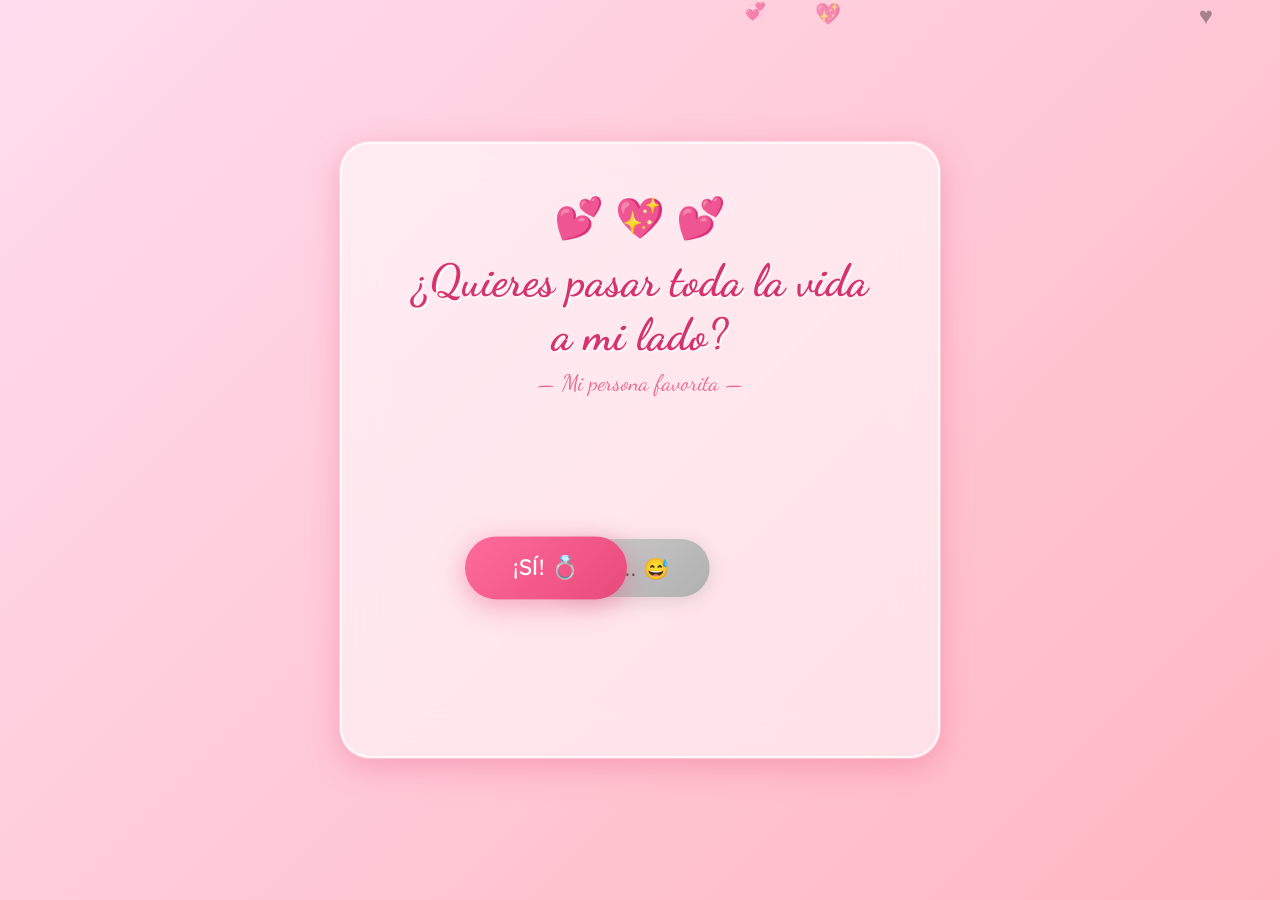
==== index.html @ 9b691655 "e" ====
<!DOCTYPE html>
<html lang="es">
<head>
    <meta charset="UTF-8">
    <meta name="viewport" content="width=device-width, initial-scale=1.0">
    <title>Para el amor de mi vida 💖</title>
    <link href="https://fonts.googleapis.com/css2?family=Dancing+Script:wght@400;600;700&family=Quicksand:wght@300;400;500;600;700&display=swap" rel="stylesheet">
    <style>
        :root {
            --pink-light: #ffe0ec;
            --pink: #ff6b9d;
            --pink-dark: #e84a7a;
            --red: #ff3860;
            --white: #fff5f7;
            --shadow: 0 8px 32px rgba(255, 107, 157, 0.25);
            --shadow-dark: 0 8px 32px rgba(232, 74, 122, 0.35);
        }

        * {
            margin: 0;
            padding: 0;
            box-sizing: border-box;
        }

        body {
            min-height: 100vh;
            display: flex;
            align-items: center;
            justify-content: center;
            background: linear-gradient(135deg, #ffddee 0%, #ffb6c1 25%, #ff9aae 50%, #fec5e5 75%, #ffd1dc 100%);
            background-size: 400% 400%;
            animation: gradientShift 15s ease infinite;
            font-family: 'Quicksand', sans-serif;
            overflow-x: hidden;
            position: relative;
            -webkit-tap-highlight-color: transparent;
            user-select: none;
            -webkit-user-select: none;
        }

        @keyframes gradientShift {
            0%,
            100% {
                background-position: 0% 50%;
            }
            25% {
                background-position: 100% 0%;
            }
            50% {
                background-position: 100% 100%;
            }
            75% {
                background-position: 0% 100%;
            }
        }

        /* Corazones flotantes de fondo */
        .bg-hearts {
            position: fixed;
            top: 0;
            left: 0;
            width: 100%;
            height: 100%;
            pointer-events: none;
            z-index: 0;
        }

        .bg-heart {
            position: absolute;
            animation: floatUp linear infinite;
            opacity: 0.5;
            font-size: 1.5rem;
            pointer-events: none;
        }

        @keyframes floatUp {
            0% {
                transform: translateY(105vh) rotate(0deg) scale(0.5);
                opacity: 0;
            }
            10% {
                opacity: 0.6;
            }
            30% {
                opacity: 0.5;
            }
            60% {
                opacity: 0.3;
            }
            90% {
                opacity: 0.1;
            }
            100% {
                transform: translateY(-10vh) rotate(360deg) scale(1.2);
                opacity: 0;
            }
        }

        /* Contenedor principal */
        .main-container {
            position: relative;
            z-index: 10;
            background: rgba(255, 255, 255, 0.55);
            backdrop-filter: blur(20px);
            -webkit-backdrop-filter: blur(20px);
            border-radius: 30px;
            padding: 3rem 2.5rem;
            max-width: 600px;
            width: 90%;
            text-align: center;
            box-shadow: var(--shadow-dark), 0 0 0 1px rgba(255, 255, 255, 0.6);
            border: 2px solid rgba(255, 255, 255, 0.7);
        }

        /* Título */
        .title {
            font-family: 'Dancing Script', cursive;
            font-size: 2.8rem;
            font-weight: 700;
            color: #d6336c;
            margin-bottom: 0.4rem;
            line-height: 1.2;
            text-shadow: 2px 2px 0 rgba(255, 255, 255, 0.7);
            animation: gentlePulse 3s ease-in-out infinite;
        }

        @keyframes gentlePulse {
            0%,
            100% {
                transform: scale(1);
            }
            50% {
                transform: scale(1.03);
            }
        }

        .subtitle {
            font-family: 'Dancing Script', cursive;
            font-size: 1.4rem;
            color: #e85382;
            margin-bottom: 2rem;
            font-weight: 400;
            opacity: 0.85;
        }

        .hearts-deco {
            font-size: 2.5rem;
            margin-bottom: 0.8rem;
            animation: bounceHearts 2s ease-in-out infinite;
        }

        @keyframes bounceHearts {
            0%,
            100% {
                transform: translateY(0);
            }
            50% {
                transform: translateY(-15px);
            }
        }

        /* Área de botones */
        .buttons-wrapper {
            position: relative;
            width: 100%;
            height: 280px;
            margin: 0 auto;
            max-width: 500px;
        }

        .btn {
            position: absolute;
            padding: 1rem 2.5rem;
            font-size: 1.3rem;
            font-weight: 600;
            border-radius: 60px;
            border: none;
            cursor: pointer;
            font-family: 'Quicksand', sans-serif;
            letter-spacing: 0.5px;
            transition: transform 0.2s ease, box-shadow 0.2s ease;
            outline: none;
            white-space: nowrap;
            z-index: 1;
        }

        .btn:active {
            transform: scale(0.94) !important;
        }

        /* Botón SÍ */
        .btn-yes {
            background: linear-gradient(135deg, #ff6b9d 0%, #e84a7a 100%);
            color: white;
            box-shadow: 0 6px 28px rgba(232, 74, 122, 0.45);
            left: 15%;
            top: 50%;
            transform: translate(0, -50%);
            font-size: 1.4rem;
            padding: 1.1rem 3rem;
            animation: yesGlow 2.5s ease-in-out infinite;
            z-index: 2;
        }

        .btn-yes:hover {
            transform: translate(0, -50%) scale(1.08);
            box-shadow: 0 10px 40px rgba(232, 74, 122, 0.6);
            background: linear-gradient(135deg, #ff80b0 0%, #f05085 100%);
        }

        @keyframes yesGlow {
            0%,
            100% {
                box-shadow: 0 6px 28px rgba(232, 74, 122, 0.45);
            }
            50% {
                box-shadow: 0 6px 45px rgba(255, 56, 96, 0.7), 0 0 60px rgba(255, 107, 157, 0.35);
            }
        }

        /* Botón NO */
        .btn-no {
            background: linear-gradient(135deg, #d0d0d0 0%, #b0b0b0 100%);
            color: #555;
            box-shadow: 0 4px 20px rgba(0, 0, 0, 0.12);
            left: 48%;
            top: 50%;
            transform: translate(0, -50%);
            transition: left 0.18s cubic-bezier(0.25, 0.8, 0.25, 1.2),
                top 0.18s cubic-bezier(0.25, 0.8, 0.25, 1.2),
                transform 0.18s cubic-bezier(0.25, 0.8, 0.25, 1.2),
                box-shadow 0.2s ease,
                background 0.3s ease;
            z-index: 1;
        }

        .btn-no:hover {
            background: linear-gradient(135deg, #e0e0e0 0%, #c0c0c0 100%);
            box-shadow: 0 6px 24px rgba(0, 0, 0, 0.18);
        }

        /* Mensaje de intentos */
        .attempts-msg {
            position: absolute;
            bottom: 10px;
            left: 50%;
            transform: translateX(-50%);
            font-size: 0.95rem;
            color: #c94a6e;
            font-weight: 500;
            opacity: 0;
            transition: opacity 0.4s ease;
            text-align: center;
            width: 90%;
            pointer-events: none;
        }

        .attempts-msg.visible {
            opacity: 1;
            animation: shakeMsg 0.5s ease;
        }

        @keyframes shakeMsg {
            0%,
            100% {
                transform: translateX(-50%);
            }
            25% {
                transform: translateX(calc(-50% - 5px));
            }
            75% {
                transform: translateX(calc(-50% + 5px));
            }
        }

        /* Overlay de éxito */
        .overlay {
            position: fixed;
            top: 0;
            left: 0;
            width: 100%;
            height: 100%;
            background: rgba(0, 0, 0, 0.7);
            z-index: 1000;
            display: flex;
            align-items: center;
            justify-content: center;
            opacity: 0;
            pointer-events: none;
            transition: opacity 0.5s ease;
        }

        .overlay.active {
            opacity: 1;
            pointer-events: all;
        }

        .overlay-content {
            background: white;
            border-radius: 30px;
            padding: 2.5rem 2rem;
            text-align: center;
            max-width: 500px;
            width: 90%;
            box-shadow: 0 20px 60px rgba(0, 0, 0, 0.3);
            position: relative;
            z-index: 1001;
            animation: popIn 0.6s cubic-bezier(0.175, 0.885, 0.32, 1.275);
        }

        @keyframes popIn {
            0% {
                transform: scale(0.3);
                opacity: 0;
            }
            100% {
                transform: scale(1);
                opacity: 1;
            }
        }

        .overlay-emoji {
            font-size: 5rem;
            animation: bounceHearts 0.8s ease-in-out infinite;
        }

        .overlay-title {
            font-family: 'Dancing Script', cursive;
            font-size: 2.5rem;
            color: #d6336c;
            margin: 1rem 0;
        }

        .overlay-text {
            font-size: 1.2rem;
            color: #555;
            margin-bottom: 0.5rem;
        }

        .overlay-date {
            font-family: 'Dancing Script', cursive;
            font-size: 1.4rem;
            color: #e85382;
            opacity: 0.8;
        }

        /* Corazones de explosión */
        .explosion-heart {
            position: fixed;
            pointer-events: none;
            z-index: 1002;
            animation: explodeOut 1.2s ease-out forwards;
            font-size: 2rem;
        }

        @keyframes explodeOut {
            0% {
                transform: translate(0, 0) scale(0);
                opacity: 1;
            }
            30% {
                opacity: 1;
                transform: translate(var(--dx30), var(--dy30)) scale(1.4);
            }
            100% {
                opacity: 0;
                transform: translate(var(--dx), var(--dy)) scale(0.2);
            }
        }

        /* Confeti */
        .confetti-piece {
            position: fixed;
            pointer-events: none;
            z-index: 1002;
            animation: confettiFall linear forwards;
        }

        @keyframes confettiFall {
            0% {
                transform: translateY(-20vh) rotate(0deg) scale(1);
                opacity: 1;
            }
            100% {
                transform: translateY(110vh) rotate(720deg) scale(0.3);
                opacity: 0;
            }
        }

        /* Responsive */
        @media (max-width: 600px) {
            .main-container {
                padding: 2rem 1.2rem;
                border-radius: 24px;
                width: 94%;
            }
            .title {
                font-size: 2rem;
            }
            .subtitle {
                font-size: 1.1rem;
            }
            .hearts-deco {
                font-size: 2rem;
            }
            .btn {
                font-size: 1rem;
                padding: 0.85rem 1.8rem;
                border-radius: 50px;
            }
            .btn-yes {
                font-size: 1.15rem;
                padding: 0.9rem 2.2rem;
                left: 8%;
            }
            .btn-no {
                left: 50%;
                font-size: 1rem;
                padding: 0.85rem 1.8rem;
            }
            .buttons-wrapper {
                height: 240px;
            }
            .overlay-title {
                font-size: 2rem;
            }
            .overlay-emoji {
                font-size: 4rem;
            }
            .attempts-msg {
                font-size: 0.8rem;
                bottom: 5px;
            }
        }

        @media (max-width: 380px) {
            .btn-yes {
                left: 5%;
                font-size: 1rem;
                padding: 0.75rem 1.6rem;
            }
            .btn-no {
                left: 48%;
                font-size: 0.9rem;
                padding: 0.7rem 1.4rem;
            }
            .buttons-wrapper {
                height: 220px;
            }
            .title {
                font-size: 1.7rem;
            }
        }
    </style>
</head>
<body>

    <!-- Corazones de fondo (se generan con JS) -->
    <div class="bg-hearts" id="bgHearts"></div>

    <!-- Contenedor principal -->
    <div class="main-container">
        <div class="hearts-deco">💕 💖 💕</div>
        <h1 class="title">¿Quieres pasar toda la vida<br>a mi lado?</h1>
        <p class="subtitle">— Mi persona favorita —</p>

        <!-- Área de botones -->
        <div class="buttons-wrapper" id="buttonsWrapper">
            <button class="btn btn-yes" id="btnYes" aria-label="Sí">
                ¡SÍ! 💍
            </button>
            <button class="btn btn-no" id="btnNo" aria-label="No">
                No... 😅
            </button>
            <p class="attempts-msg" id="attemptsMsg"></p>
        </div>
    </div>

    <!-- Overlay de éxito -->
    <div class="overlay" id="overlay">
        <div class="overlay-content">
            <div class="overlay-emoji">💖</div>
            <h2 class="overlay-title">¡Sabía que dirías que sí!</h2>
            <p class="overlay-text">Te amo con todo mi corazón 💕</p>
            <p class="overlay-date">Para siempre, desde hoy 🌹</p>
        </div>
    </div>

    <script>
        (function() {
            // ==================== ELEMENTOS ====================
            const btnNo = document.getElementById('btnNo');
            const btnYes = document.getElementById('btnYes');
            const buttonsWrapper = document.getElementById('buttonsWrapper');
            const attemptsMsg = document.getElementById('attemptsMsg');
            const overlay = document.getElementById('overlay');
            const bgHeartsContainer = document.getElementById('bgHearts');
            const body = document.body;

            // ==================== VARIABLES ====================
            let attemptCount = 0;
            let noBtnMoved = false;
            const isMobile = /Android|iPhone|iPad|iPod|webOS/i.test(navigator.userAgent) ||
                ('ontouchstart' in window && window.innerWidth < 768);

            // Mensajes según número de intentos
            const messages = [
                { min: 3, max: 5, text: '¿Por qué intentas decir que no? 🤔' },
                { min: 6, max: 10, text: '¡No puedes escapar! 😜' },
                { min: 11, max: 16, text: 'Ríndete, el "Sí" te espera 💕' },
                { min: 17, max: 25, text: '¿En serio? ¿Todavía lo intentas? 😂' },
                { min: 26, max: 999, text: 'Llevas {count} intentos... creo que es hora de decir que sí 😏💘' },
            ];

            // ==================== CORAZONES DE FONDO ====================
            const heartEmojis = ['❤️', '💕', '💖', '💗', '💝', '💘', '💓', '🩷', '♥️', '💞'];

            function createBgHeart() {
                const heart = document.createElement('span');
                heart.classList.add('bg-heart');
                heart.textContent = heartEmojis[Math.floor(Math.random() * heartEmojis.length)];
                heart.style.left = Math.random() * 95 + '%';
                heart.style.fontSize = (Math.random() * 1.8 + 1) + 'rem';
                heart.style.animationDuration = (Math.random() * 8 + 8) + 's';
                heart.style.animationDelay = Math.random() * 2 + 's';
                heart.style.opacity = Math.random() * 0.5 + 0.2;
                bgHeartsContainer.appendChild(heart);

                // Eliminar el corazón cuando termine la animación
                const duration = parseFloat(heart.style.animationDuration) + parseFloat(heart.style
                .animationDelay);
                setTimeout(() => {
                    if (heart.parentNode) {
                        heart.remove();
                    }
                }, duration * 1000 + 500);
            }

            // Crear corazones periódicamente
            function spawnBgHearts() {
                const count = isMobile ? 2 : 4;
                for (let i = 0; i < count; i++) {
                    setTimeout(() => createBgHeart(), i * 400);
                }
            }

            // Iniciar corazones de fondo
            spawnBgHearts();
            setInterval(spawnBgHearts, 2500);

            // ==================== MOVIMIENTO DEL BOTÓN "NO" ====================
            function getRandomPosition() {
                const wrapperRect = buttonsWrapper.getBoundingClientRect();
                const btnRect = btnNo.getBoundingClientRect();

                // Márgenes en píxeles para mantener el botón dentro del wrapper
                const marginX = btnRect.width / 2 + 10;
                const marginY = btnRect.height / 2 + 10;

                const maxX = wrapperRect.width - marginX;
                const maxY = wrapperRect.height - marginY;
                const minX = marginX;
                const minY = marginY;

                // Convertir a porcentaje relativo al wrapper
                const randomXPercent = (Math.random() * (maxX - minX) + minX) / wrapperRect.width * 100;
                const randomYPercent = (Math.random() * (maxY - minY) + minY) / wrapperRect.height * 100;

                return {
                    left: randomXPercent,
                    top: randomYPercent,
                };
            }

            function moveNoButton() {
                const pos = getRandomPosition();
                btnNo.style.left = pos.left + '%';
                btnNo.style.top = pos.top + '%';
                // Mantener el transform para centrado (ya no usamos translate(-50%, -50%) porque usamos %)
                // En realidad con left y top en % relativo al wrapper, la posición es absoluta
                // Ajustamos: el left y top son el centro del botón si usamos transform: translate(-50%, -50%)
                btnNo.style.transform = 'translate(-50%, -50%)';

                if (!noBtnMoved) {
                    noBtnMoved = true;
                    // Pequeña vibración inicial
                    btnNo.style.transition =
                        'left 0.18s cubic-bezier(0.25, 0.8, 0.25, 1.2), top 0.18s cubic-bezier(0.25, 0.8, 0.25, 1.2), transform 0.18s cubic-bezier(0.25, 0.8, 0.25, 1.2)';
                }
            }

            function handleNoInteraction() {
                attemptCount++;
                moveNoButton();
                updateAttemptMessage();

                // Efecto de vibración ligera en el wrapper
                buttonsWrapper.style.animation = 'none';
                buttonsWrapper.offsetHeight; // reflow
                buttonsWrapper.style.animation = 'shakeWrapper 0.3s ease';
                setTimeout(() => {
                    buttonsWrapper.style.animation = '';
                }, 300);
            }

            // Animación de vibración para el wrapper
            const shakeStyle = document.createElement('style');
            shakeStyle.textContent = `
                @keyframes shakeWrapper {
                    0%,100% { transform: translateX(0); }
                    25% { transform: translateX(-4px); }
                    75% { transform: translateX(4px); }
                }
            `;
            document.head.appendChild(shakeStyle);

            function updateAttemptMessage() {
                let msg = '';
                for (const m of messages) {
                    if (attemptCount >= m.min && attemptCount <= m.max) {
                        msg = m.text.replace('{count}', attemptCount);
                        break;
                    }
                }
                if (msg) {
                    attemptsMsg.textContent = msg;
                    attemptsMsg.classList.add('visible');
                    // Reiniciar animación
                    attemptsMsg.style.animation = 'none';
                    attemptsMsg.offsetHeight;
                    attemptsMsg.style.animation = '';
                    if (attemptCount > 10) {
                        attemptsMsg.style.animation = 'shakeMsg 0.5s ease';
                    }
                }
                // Ocultar después de un tiempo si no hay más intentos
                clearTimeout(attemptsMsg._timeout);
                attemptsMsg._timeout = setTimeout(() => {
                    if (attemptCount <= 2) {
                        attemptsMsg.classList.remove('visible');
                    }
                }, 3000);
            }

            // Eventos para el botón "No"
            btnNo.addEventListener('mouseenter', function(e) {
                // Solo en desktop o cuando el mouse realmente entra
                if (!isMobile) {
                    handleNoInteraction();
                }
            });

            // En móvil: al tocar (touchstart) movemos el botón
            btnNo.addEventListener('touchstart', function(e) {
                e.preventDefault(); // Prevenir que se dispare click después
                handleNoInteraction();
            });

            // Si de alguna forma logran hacer click en "No"
            btnNo.addEventListener('click', function(e) {
                if (isMobile) {
                    // En móvil ya lo movimos con touchstart
                    e.preventDefault();
                    return;
                }
                // En desktop, si logran clickearlo
                attemptCount++;
                updateAttemptMessage();
                moveNoButton();
                // Mostrar un pequeño toast
                showMiniToast('¡Esa opción no es válida! 😜');
            });

            // ==================== MINI TOAST ====================
            function showMiniToast(text) {
                const toast = document.createElement('div');
                toast.textContent = text;
                toast.style.cssText = `
                    position: fixed;
                    bottom: 30px;
                    left: 50%;
                    transform: translateX(-50%);
                    background: #555;
                    color: white;
                    padding: 0.7rem 1.5rem;
                    border-radius: 50px;
                    font-family: 'Quicksand', sans-serif;
                    font-weight: 600;
                    font-size: 0.95rem;
                    z-index: 2000;
                    opacity: 0;
                    transition: opacity 0.3s ease, transform 0.3s ease;
                    box-shadow: 0 8px 24px rgba(0,0,0,0.2);
                    pointer-events: none;
                `;
                document.body.appendChild(toast);

                requestAnimationFrame(() => {
                    toast.style.opacity = '1';
                    toast.style.transform = 'translateX(-50%) translateY(-10px)';
                });

                setTimeout(() => {
                    toast.style.opacity = '0';
                    toast.style.transform = 'translateX(-50%) translateY(0)';
                    setTimeout(() => toast.remove(), 300);
                }, 1800);
            }

            // ==================== BOTÓN "SÍ" ====================
            btnYes.addEventListener('click', function() {
                triggerSuccess();
            });

            // También si tocan "Sí" en móvil
            btnYes.addEventListener('touchend', function(e) {
                e.preventDefault();
                triggerSuccess();
            });

            function triggerSuccess() {
                // Mostrar overlay
                overlay.classList.add('active');

                // Explosión de corazones
                createExplosion();

                // Confeti
                createConfetti();

                // Ocultar el mensaje de intentos
                attemptsMsg.classList.remove('visible');

                // Vibrar si es móvil (si tiene soporte)
                if (navigator.vibrate) {
                    navigator.vibrate([50, 50, 50, 50, 100]);
                }
            }

            // ==================== EXPLOSIÓN DE CORAZONES ====================
            function createExplosion() {
                const centerX = window.innerWidth / 2;
                const centerY = window.innerHeight / 2;
                const totalHearts = isMobile ? 40 : 70;

                const explosionEmojis = ['❤️', '💕', '💖', '💗', '💝', '💘', '💓', '💞', '💌', '🌹', '✨', '💍'];

                for (let i = 0; i < totalHearts; i++) {
                    const heart = document.createElement('span');
                    heart.classList.add('explosion-heart');
                    heart.textContent = explosionEmojis[Math.floor(Math.random() * explosionEmojis.length)];
                    heart.style.left = centerX + 'px';
                    heart.style.top = centerY + 'px';
                    heart.style.fontSize = (Math.random() * 2.5 + 1.5) + 'rem';

                    // Dirección aleatoria
                    const angle = Math.random() * Math.PI * 2;
                    const distance = Math.random() * 400 + 150;
                    const dx = Math.cos(angle) * distance;
                    const dy = Math.sin(angle) * distance;
                    const dx30 = dx * 0.3;
                    const dy30 = dy * 0.3;

                    heart.style.setProperty('--dx', dx + 'px');
                    heart.style.setProperty('--dy', dy + 'px');
                    heart.style.setProperty('--dx30', dx30 + 'px');
                    heart.style.setProperty('--dy30', dy30 + 'px');

                    heart.style.animationDuration = (Math.random() * 0.8 + 1) + 's';
                    heart.style.animationDelay = Math.random() * 0.3 + 's';

                    document.body.appendChild(heart);

                    // Limpiar después de la animación
                    const totalDuration = (parseFloat(heart.style.animationDuration) + parseFloat(heart.style
                        .animationDelay)) * 1000;
                    setTimeout(() => {
                        if (heart.parentNode) heart.remove();
                    }, totalDuration + 200);
                }
            }

            // ==================== CONFETI ====================
            function createConfetti() {
                const confettiColors = [
                    '#ff6b9d', '#ff3860', '#ff9aae', '#ffd1dc', '#fec5e5',
                    '#ffb3c6', '#ff4d6d', '#ff758f', '#ff99ac', '#e84a7a',
                    '#fff', '#ffe0ec', '#ffc2d1', '#ff8fa3',
                ];
                const confettiShapes = ['circle', 'square', 'heart'];
                const totalConfetti = isMobile ? 60 : 120;

                for (let i = 0; i < totalConfetti; i++) {
                    const piece = document.createElement('div');
                    piece.classList.add('confetti-piece');
                    piece.style.left = Math.random() * 100 + '%';
                    piece.style.top = -(Math.random() * 30 + 10) + 'px';
                    piece.style.width = (Math.random() * 14 + 6) + 'px';
                    piece.style.height = (Math.random() * 14 + 6) + 'px';
                    piece.style.backgroundColor = confettiColors[Math.floor(Math.random() * confettiColors.length)];
                    piece.style.animationDuration = (Math.random() * 3 + 3) + 's';
                    piece.style.animationDelay = Math.random() * 1.5 + 's';
                    piece.style.opacity = Math.random() * 0.8 + 0.2;

                    // Formas
                    const shape = confettiShapes[Math.floor(Math.random() * confettiShapes.length)];
                    if (shape === 'circle') {
                        piece.style.borderRadius = '50%';
                    } else if (shape === 'heart') {
                        piece.style.borderRadius = '50% 50% 10% 10%';
                        piece.style.transform += ' rotate(45deg)';
                        piece.style.width = (Math.random() * 10 + 8) + 'px';
                        piece.style.height = piece.style.width;
                    } else {
                        piece.style.borderRadius = Math.random() > 0.5 ? '4px' : '2px';
                    }

                    document.body.appendChild(piece);

                    const totalDuration = (parseFloat(piece.style.animationDuration) + parseFloat(piece.style
                        .animationDelay)) * 1000;
                    setTimeout(() => {
                        if (piece.parentNode) piece.remove();
                    }, totalDuration + 300);
                }
            }

            // ==================== INICIALIZACIÓN ====================
            function initNoButtonPosition() {
                // Asegurar que el botón No esté en su posición inicial relativa al wrapper
                btnNo.style.position = 'absolute';
                btnNo.style.left = '48%';
                btnNo.style.top = '50%';
                btnNo.style.transform = 'translate(-50%, -50%)';
            }

            initNoButtonPosition();

            // Reajustar al redimensionar ventana
            let resizeTimeout;
            window.addEventListener('resize', () => {
                clearTimeout(resizeTimeout);
                resizeTimeout = setTimeout(() => {
                    if (!noBtnMoved) {
                        initNoButtonPosition();
                    }
                    // Recalcular límites para futuros movimientos
                }, 300);
            });

            // ==================== TECLA ESC PARA CERRAR OVERLAY (DEBUG) ====================
            document.addEventListener('keydown', function(e) {
                if (e.key === 'Escape' && overlay.classList.contains('active')) {
                    overlay.classList.remove('active');
                    // Limpiar corazones y confeti restantes
                    document.querySelectorAll('.explosion-heart, .confetti-piece').forEach(el => el.remove());
                }
            });

            // ==================== DOBLE CLICK EN OVERLAY PARA CERRAR ====================
            overlay.addEventListener('dblclick', function() {
                overlay.classList.remove('active');
                document.querySelectorAll('.explosion-heart, .confetti-piece').forEach(el => el.remove());
            });

            console.log('💖 Página lista para enamorar. ¡Buena suerte! 🌹');
            console.log('👉 Tip: Intenta atrapar el botón "No"... si puedes 😏');
        })();
    </script>
</body>
</html>
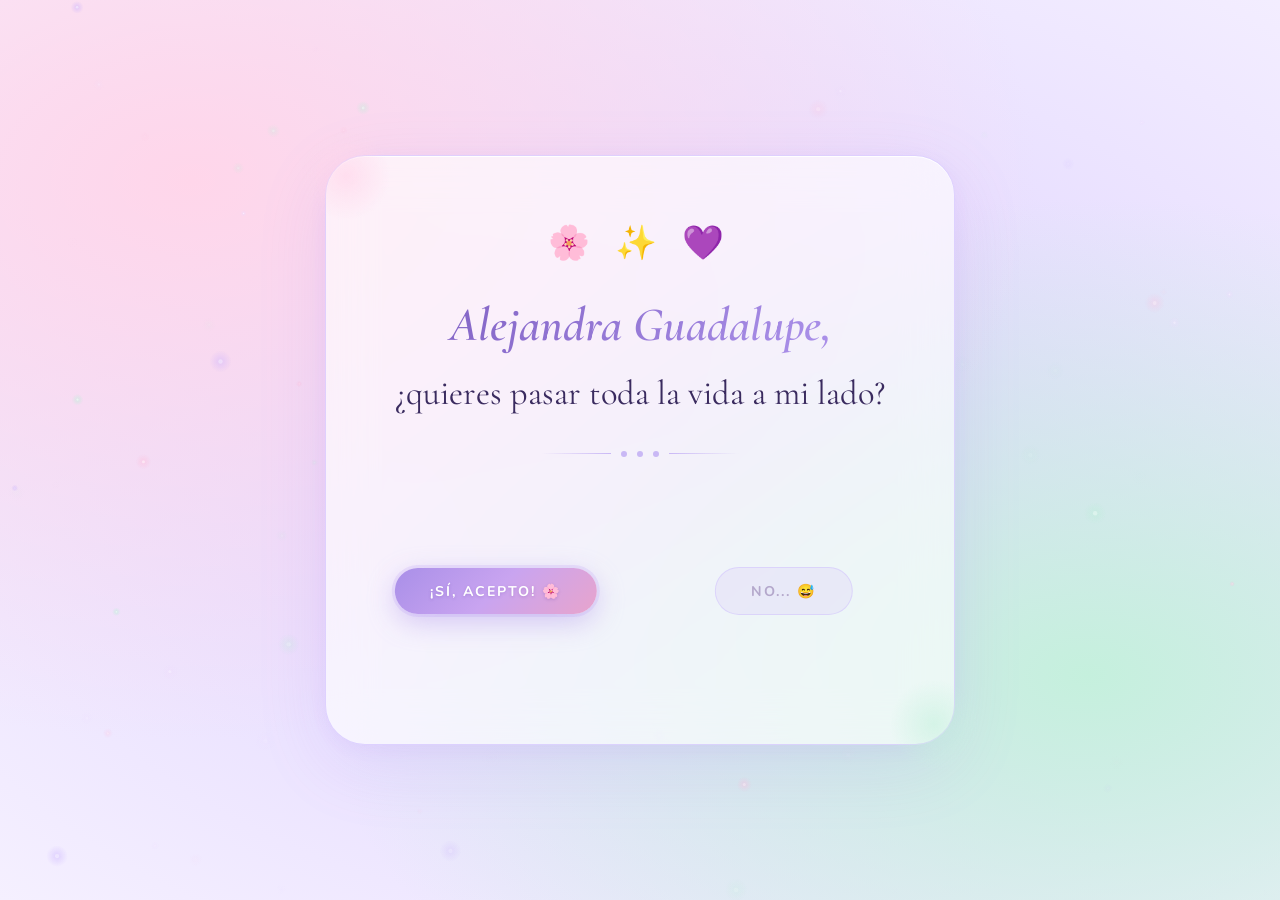
==== commit a8d25b43: "w" ====
--- a/index.html
+++ b/index.html
@@ -3,284 +3,273 @@
 <head>
     <meta charset="UTF-8">
     <meta name="viewport" content="width=device-width, initial-scale=1.0">
-    <title>Para el amor de mi vida 💖</title>
-    <link href="https://fonts.googleapis.com/css2?family=Dancing+Script:wght@400;600;700&family=Quicksand:wght@300;400;500;600;700&display=swap" rel="stylesheet">
+    <title>Para mi Alejandra 🌸</title>
+    <link href="https://fonts.googleapis.com/css2?family=Cormorant+Garamond:ital,wght@0,400;0,600;1,400;1,600&family=Nunito:wght@300;400;500;600&display=swap" rel="stylesheet">
     <style>
         :root {
-            --pink-light: #ffe0ec;
-            --pink: #ff6b9d;
-            --pink-dark: #e84a7a;
-            --red: #ff3860;
-            --white: #fff5f7;
-            --shadow: 0 8px 32px rgba(255, 107, 157, 0.25);
-            --shadow-dark: 0 8px 32px rgba(232, 74, 122, 0.35);
-        }
-
-        * {
-            margin: 0;
-            padding: 0;
-            box-sizing: border-box;
-        }
+            --lila-1:   #f5f0ff;   /* fondo más claro */
+            --lila-2:   #ede5ff;
+            --lila-3:   #ddd0ff;
+            --lila-4:   #c9b8f5;   /* lila medio */
+            --lila-5:   #a98fe8;   /* acento fuerte */
+            --lila-6:   #7c5cbf;   /* texto / botón */
+            --pink-1:   #fff0f6;
+            --pink-2:   #ffd6ea;
+            --pink-3:   #ffb3d6;
+            --mint-1:   #edfaf4;
+            --mint-2:   #c5f0dd;
+            --text-dark: #3a2b5f;
+            --text-mid:  #7b6ea0;
+            --text-soft: #b4a8cc;
+            --white:     #ffffff;
+        }
+
+        * { margin: 0; padding: 0; box-sizing: border-box; }
 
         body {
             min-height: 100vh;
             display: flex;
             align-items: center;
             justify-content: center;
-            background: linear-gradient(135deg, #ffddee 0%, #ffb6c1 25%, #ff9aae 50%, #fec5e5 75%, #ffd1dc 100%);
-            background-size: 400% 400%;
-            animation: gradientShift 15s ease infinite;
-            font-family: 'Quicksand', sans-serif;
-            overflow-x: hidden;
+            background:
+                radial-gradient(ellipse at 15% 20%, var(--pink-2) 0%, transparent 55%),
+                radial-gradient(ellipse at 85% 75%, var(--mint-2) 0%, transparent 50%),
+                radial-gradient(ellipse at 55% 50%, var(--lila-3) 0%, var(--lila-1) 100%);
+            background-color: var(--lila-1);
+            font-family: 'Nunito', sans-serif;
+            overflow: hidden;
             position: relative;
             -webkit-tap-highlight-color: transparent;
             user-select: none;
-            -webkit-user-select: none;
-        }
-
-        @keyframes gradientShift {
-            0%,
-            100% {
-                background-position: 0% 50%;
-            }
-            25% {
-                background-position: 100% 0%;
-            }
-            50% {
-                background-position: 100% 100%;
-            }
-            75% {
-                background-position: 0% 100%;
-            }
-        }
-
-        /* Corazones flotantes de fondo */
-        .bg-hearts {
+        }
+
+        /* ── Partículas canvas ── */
+        #sparkCanvas {
             position: fixed;
-            top: 0;
-            left: 0;
+            inset: 0;
             width: 100%;
             height: 100%;
+            z-index: 0;
             pointer-events: none;
-            z-index: 0;
-        }
-
-        .bg-heart {
+        }
+
+        /* ── Floating emojis ── */
+        .bg-elements {
+            position: fixed;
+            inset: 0;
+            pointer-events: none;
+            z-index: 1;
+        }
+
+        .bg-float {
             position: absolute;
             animation: floatUp linear infinite;
-            opacity: 0.5;
-            font-size: 1.5rem;
-            pointer-events: none;
+            opacity: 0;
         }
 
         @keyframes floatUp {
-            0% {
-                transform: translateY(105vh) rotate(0deg) scale(0.5);
-                opacity: 0;
-            }
-            10% {
-                opacity: 0.6;
-            }
-            30% {
-                opacity: 0.5;
-            }
-            60% {
-                opacity: 0.3;
-            }
-            90% {
-                opacity: 0.1;
-            }
-            100% {
-                transform: translateY(-10vh) rotate(360deg) scale(1.2);
-                opacity: 0;
-            }
-        }
-
-        /* Contenedor principal */
+            0%   { transform: translateY(108vh) rotate(-10deg) scale(0.7); opacity: 0; }
+            12%  { opacity: 0.7; }
+            88%  { opacity: 0.3; }
+            100% { transform: translateY(-8vh)  rotate(10deg)  scale(1.05); opacity: 0; }
+        }
+
+        /* ── Carta principal ── */
         .main-container {
             position: relative;
             z-index: 10;
-            background: rgba(255, 255, 255, 0.55);
-            backdrop-filter: blur(20px);
-            -webkit-backdrop-filter: blur(20px);
-            border-radius: 30px;
-            padding: 3rem 2.5rem;
-            max-width: 600px;
+            background: rgba(255, 255, 255, 0.62);
+            backdrop-filter: blur(24px);
+            -webkit-backdrop-filter: blur(24px);
+            border-radius: 40px;
+            padding: 4rem 3.4rem 3.8rem;
+            max-width: 630px;
             width: 90%;
             text-align: center;
-            box-shadow: var(--shadow-dark), 0 0 0 1px rgba(255, 255, 255, 0.6);
-            border: 2px solid rgba(255, 255, 255, 0.7);
-        }
-
-        /* Título */
+            border: 1.5px solid rgba(200, 180, 255, 0.55);
+            box-shadow:
+                0 20px 70px rgba(160, 120, 240, 0.14),
+                0 4px 20px rgba(160, 120, 240, 0.08),
+                inset 0 1px 0 rgba(255, 255, 255, 0.9);
+        }
+
+        /* Detalles decorativos de esquinas */
+        .main-container::before,
+        .main-container::after {
+            content: '';
+            position: absolute;
+            width: 90px;
+            height: 90px;
+            border-radius: 50%;
+            pointer-events: none;
+        }
+        .main-container::before {
+            top: -25px; left: -25px;
+            background: radial-gradient(circle, var(--pink-2) 0%, transparent 70%);
+            opacity: 0.7;
+        }
+        .main-container::after {
+            bottom: -25px; right: -25px;
+            background: radial-gradient(circle, var(--mint-2) 0%, transparent 70%);
+            opacity: 0.6;
+        }
+
+        .deco {
+            display: block;
+            font-size: 2.1rem;
+            margin-bottom: 1.4rem;
+            letter-spacing: 8px;
+            animation: floatSlow 4s ease-in-out infinite;
+        }
+
+        @keyframes floatSlow {
+            0%, 100% { transform: translateY(0); }
+            50%       { transform: translateY(-8px); }
+        }
+
         .title {
-            font-family: 'Dancing Script', cursive;
-            font-size: 2.8rem;
-            font-weight: 700;
-            color: #d6336c;
-            margin-bottom: 0.4rem;
-            line-height: 1.2;
-            text-shadow: 2px 2px 0 rgba(255, 255, 255, 0.7);
-            animation: gentlePulse 3s ease-in-out infinite;
-        }
-
-        @keyframes gentlePulse {
-            0%,
-            100% {
-                transform: scale(1);
-            }
-            50% {
-                transform: scale(1.03);
-            }
+            font-family: 'Cormorant Garamond', serif;
+            font-size: 2.15rem;
+            font-weight: 400;
+            color: var(--text-dark);
+            line-height: 1.55;
+        }
+
+        .title .name {
+            display: block;
+            font-style: italic;
+            font-size: 3rem;
+            font-weight: 600;
+            background: linear-gradient(130deg, var(--lila-6) 0%, var(--lila-5) 40%, #d48fc8 80%, var(--pink-3) 100%);
+            background-size: 220%;
+            -webkit-background-clip: text;
+            -webkit-text-fill-color: transparent;
+            background-clip: text;
+            animation: shimmer 5.5s ease-in-out infinite;
+            margin-bottom: 0.3rem;
+        }
+
+        @keyframes shimmer {
+            0%, 100% { background-position: 0% 50%; }
+            50%       { background-position: 100% 50%; }
         }
 
         .subtitle {
-            font-family: 'Dancing Script', cursive;
-            font-size: 1.4rem;
-            color: #e85382;
-            margin-bottom: 2rem;
-            font-weight: 400;
-            opacity: 0.85;
-        }
-
-        .hearts-deco {
-            font-size: 2.5rem;
-            margin-bottom: 0.8rem;
-            animation: bounceHearts 2s ease-in-out infinite;
-        }
-
-        @keyframes bounceHearts {
-            0%,
-            100% {
-                transform: translateY(0);
-            }
-            50% {
-                transform: translateY(-15px);
-            }
-        }
-
-        /* Área de botones */
+            margin-top: 0.55rem;
+            font-size: 0.78rem;
+            color: var(--text-soft);
+            letter-spacing: 4.5px;
+            text-transform: uppercase;
+            font-weight: 500;
+        }
+
+        .divider {
+            display: flex;
+            align-items: center;
+            justify-content: center;
+            gap: 10px;
+            margin: 1.9rem auto 2.6rem;
+        }
+
+        .divider::before,
+        .divider::after {
+            content: '';
+            flex: 1;
+            max-width: 70px;
+            height: 1px;
+            background: linear-gradient(90deg, transparent, var(--lila-4));
+        }
+
+        .divider::after {
+            background: linear-gradient(90deg, var(--lila-4), transparent);
+        }
+
+        .divider-dot {
+            width: 6px; height: 6px;
+            border-radius: 50%;
+            background: var(--lila-4);
+        }
+
+        /* ── Botones ── */
         .buttons-wrapper {
             position: relative;
             width: 100%;
-            height: 280px;
+            height: 185px;
             margin: 0 auto;
-            max-width: 500px;
+            max-width: 480px;
         }
 
         .btn {
             position: absolute;
-            padding: 1rem 2.5rem;
-            font-size: 1.3rem;
-            font-weight: 600;
-            border-radius: 60px;
+            padding: 0.85rem 2.2rem;
+            font-family: 'Nunito', sans-serif;
+            font-size: 0.88rem;
+            font-weight: 700;
+            letter-spacing: 2px;
+            text-transform: uppercase;
+            border-radius: 50px;
             border: none;
             cursor: pointer;
-            font-family: 'Quicksand', sans-serif;
-            letter-spacing: 0.5px;
-            transition: transform 0.2s ease, box-shadow 0.2s ease;
             outline: none;
             white-space: nowrap;
+            transition: all 0.28s ease;
+        }
+
+        .btn-yes {
+            background: linear-gradient(135deg, var(--lila-5) 0%, #c9a4f0 50%, #e8a4cc 100%);
+            color: white;
+            box-shadow:
+                0 8px 28px rgba(169, 143, 232, 0.45),
+                0 0 0 3px rgba(200, 170, 245, 0.25);
+            left: 20%;
+            top: 50%;
+            transform: translate(-50%, -50%);
+            z-index: 2;
+            text-shadow: 0 1px 3px rgba(100, 60, 160, 0.25);
+        }
+
+        .btn-yes:hover, .btn-yes:active {
+            transform: translate(-50%, -50%) scale(1.09);
+            box-shadow:
+                0 14px 40px rgba(169, 143, 232, 0.58),
+                0 0 0 5px rgba(200, 170, 245, 0.2);
+        }
+
+        .btn-no {
+            background: rgba(220, 210, 245, 0.35);
+            color: var(--text-soft);
+            border: 1.5px solid rgba(200, 180, 255, 0.4);
+            left: 80%;
+            top: 50%;
+            transform: translate(-50%, -50%);
             z-index: 1;
-        }
-
-        .btn:active {
-            transform: scale(0.94) !important;
-        }
-
-        /* Botón SÍ */
-        .btn-yes {
-            background: linear-gradient(135deg, #ff6b9d 0%, #e84a7a 100%);
-            color: white;
-            box-shadow: 0 6px 28px rgba(232, 74, 122, 0.45);
-            left: 15%;
-            top: 50%;
-            transform: translate(0, -50%);
-            font-size: 1.4rem;
-            padding: 1.1rem 3rem;
-            animation: yesGlow 2.5s ease-in-out infinite;
-            z-index: 2;
-        }
-
-        .btn-yes:hover {
-            transform: translate(0, -50%) scale(1.08);
-            box-shadow: 0 10px 40px rgba(232, 74, 122, 0.6);
-            background: linear-gradient(135deg, #ff80b0 0%, #f05085 100%);
-        }
-
-        @keyframes yesGlow {
-            0%,
-            100% {
-                box-shadow: 0 6px 28px rgba(232, 74, 122, 0.45);
-            }
-            50% {
-                box-shadow: 0 6px 45px rgba(255, 56, 96, 0.7), 0 0 60px rgba(255, 107, 157, 0.35);
-            }
-        }
-
-        /* Botón NO */
-        .btn-no {
-            background: linear-gradient(135deg, #d0d0d0 0%, #b0b0b0 100%);
-            color: #555;
-            box-shadow: 0 4px 20px rgba(0, 0, 0, 0.12);
-            left: 48%;
-            top: 50%;
-            transform: translate(0, -50%);
-            transition: left 0.18s cubic-bezier(0.25, 0.8, 0.25, 1.2),
-                top 0.18s cubic-bezier(0.25, 0.8, 0.25, 1.2),
-                transform 0.18s cubic-bezier(0.25, 0.8, 0.25, 1.2),
-                box-shadow 0.2s ease,
-                background 0.3s ease;
-            z-index: 1;
-        }
-
-        .btn-no:hover {
-            background: linear-gradient(135deg, #e0e0e0 0%, #c0c0c0 100%);
-            box-shadow: 0 6px 24px rgba(0, 0, 0, 0.18);
-        }
-
-        /* Mensaje de intentos */
+            transition: left 0.17s ease-out, top 0.17s ease-out, box-shadow 0.2s;
+        }
+
+        .btn-no:hover { background: rgba(220, 210, 245, 0.5); }
+
         .attempts-msg {
             position: absolute;
-            bottom: 10px;
+            bottom: 0;
             left: 50%;
             transform: translateX(-50%);
-            font-size: 0.95rem;
-            color: #c94a6e;
-            font-weight: 500;
+            font-size: 0.88rem;
+            color: var(--lila-6);
+            font-weight: 600;
             opacity: 0;
             transition: opacity 0.4s ease;
-            text-align: center;
-            width: 90%;
-            pointer-events: none;
-        }
-
-        .attempts-msg.visible {
-            opacity: 1;
-            animation: shakeMsg 0.5s ease;
-        }
-
-        @keyframes shakeMsg {
-            0%,
-            100% {
-                transform: translateX(-50%);
-            }
-            25% {
-                transform: translateX(calc(-50% - 5px));
-            }
-            75% {
-                transform: translateX(calc(-50% + 5px));
-            }
-        }
-
-        /* Overlay de éxito */
+            width: 100%;
+            white-space: nowrap;
+        }
+
+        .attempts-msg.visible { opacity: 1; }
+
+        /* ── Overlay éxito ── */
         .overlay {
             position: fixed;
-            top: 0;
-            left: 0;
-            width: 100%;
-            height: 100%;
-            background: rgba(0, 0, 0, 0.7);
+            inset: 0;
+            background: rgba(230, 215, 255, 0.55);
+            backdrop-filter: blur(14px);
             z-index: 1000;
             display: flex;
             align-items: center;
@@ -290,582 +279,262 @@
             transition: opacity 0.5s ease;
         }
 
-        .overlay.active {
-            opacity: 1;
-            pointer-events: all;
-        }
+        .overlay.active { opacity: 1; pointer-events: all; }
 
         .overlay-content {
-            background: white;
-            border-radius: 30px;
-            padding: 2.5rem 2rem;
+            background: rgba(255, 255, 255, 0.88);
+            border: 1.5px solid rgba(200, 175, 255, 0.5);
+            border-radius: 34px;
+            padding: 4rem 3.2rem;
             text-align: center;
-            max-width: 500px;
+            max-width: 510px;
             width: 90%;
-            box-shadow: 0 20px 60px rgba(0, 0, 0, 0.3);
-            position: relative;
-            z-index: 1001;
-            animation: popIn 0.6s cubic-bezier(0.175, 0.885, 0.32, 1.275);
-        }
-
-        @keyframes popIn {
-            0% {
-                transform: scale(0.3);
-                opacity: 0;
-            }
-            100% {
-                transform: scale(1);
-                opacity: 1;
-            }
-        }
-
-        .overlay-emoji {
-            font-size: 5rem;
-            animation: bounceHearts 0.8s ease-in-out infinite;
-        }
+            box-shadow:
+                0 30px 80px rgba(160, 120, 240, 0.2),
+                inset 0 1px 0 rgba(255, 255, 255, 0.95);
+            transform: scale(0.82) translateY(28px);
+            opacity: 0;
+            transition: all 0.65s cubic-bezier(0.175, 0.885, 0.32, 1.275);
+        }
+
+        .overlay.active .overlay-content { transform: scale(1) translateY(0); opacity: 1; }
+
+        .overlay-emoji { font-size: 3rem; margin-bottom: 1.2rem; letter-spacing: 10px; }
 
         .overlay-title {
-            font-family: 'Dancing Script', cursive;
-            font-size: 2.5rem;
-            color: #d6336c;
-            margin: 1rem 0;
-        }
+            font-family: 'Cormorant Garamond', serif;
+            font-style: italic;
+            font-size: 2rem;
+            background: linear-gradient(130deg, var(--lila-6), var(--lila-5), #d48fc8);
+            -webkit-background-clip: text;
+            -webkit-text-fill-color: transparent;
+            background-clip: text;
+            margin-bottom: 0.4rem;
+            line-height: 1.4;
+        }
+
+        .overlay-divider {
+            display: flex;
+            align-items: center;
+            justify-content: center;
+            gap: 8px;
+            margin: 1.3rem auto;
+        }
+
+        .overlay-divider::before, .overlay-divider::after {
+            content: '';
+            flex: 1;
+            max-width: 55px;
+            height: 1px;
+            background: linear-gradient(90deg, transparent, var(--lila-4));
+        }
+
+        .overlay-divider::after {
+            background: linear-gradient(90deg, var(--lila-4), transparent);
+        }
+
+        .overlay-divider-dot { width: 5px; height: 5px; border-radius: 50%; background: var(--lila-4); }
 
         .overlay-text {
+            font-size: 0.97rem;
+            color: var(--text-mid);
+            line-height: 1.9;
+            margin-bottom: 1.8rem;
+            font-weight: 300;
+        }
+
+        .overlay-sign {
+            font-family: 'Cormorant Garamond', serif;
+            font-style: italic;
             font-size: 1.2rem;
-            color: #555;
-            margin-bottom: 0.5rem;
-        }
-
-        .overlay-date {
-            font-family: 'Dancing Script', cursive;
-            font-size: 1.4rem;
-            color: #e85382;
-            opacity: 0.8;
-        }
-
-        /* Corazones de explosión */
-        .explosion-heart {
-            position: fixed;
-            pointer-events: none;
-            z-index: 1002;
-            animation: explodeOut 1.2s ease-out forwards;
-            font-size: 2rem;
-        }
-
-        @keyframes explodeOut {
-            0% {
-                transform: translate(0, 0) scale(0);
-                opacity: 1;
-            }
-            30% {
-                opacity: 1;
-                transform: translate(var(--dx30), var(--dy30)) scale(1.4);
-            }
-            100% {
-                opacity: 0;
-                transform: translate(var(--dx), var(--dy)) scale(0.2);
-            }
-        }
-
-        /* Confeti */
-        .confetti-piece {
-            position: fixed;
-            pointer-events: none;
-            z-index: 1002;
-            animation: confettiFall linear forwards;
-        }
-
-        @keyframes confettiFall {
-            0% {
-                transform: translateY(-20vh) rotate(0deg) scale(1);
-                opacity: 1;
-            }
-            100% {
-                transform: translateY(110vh) rotate(720deg) scale(0.3);
-                opacity: 0;
-            }
-        }
-
-        /* Responsive */
+            color: var(--lila-5);
+            line-height: 1.7;
+        }
+
+        /* ── Responsive ── */
         @media (max-width: 600px) {
-            .main-container {
-                padding: 2rem 1.2rem;
-                border-radius: 24px;
-                width: 94%;
-            }
-            .title {
-                font-size: 2rem;
-            }
-            .subtitle {
-                font-size: 1.1rem;
-            }
-            .hearts-deco {
-                font-size: 2rem;
-            }
-            .btn {
-                font-size: 1rem;
-                padding: 0.85rem 1.8rem;
-                border-radius: 50px;
-            }
-            .btn-yes {
-                font-size: 1.15rem;
-                padding: 0.9rem 2.2rem;
-                left: 8%;
-            }
-            .btn-no {
-                left: 50%;
-                font-size: 1rem;
-                padding: 0.85rem 1.8rem;
-            }
-            .buttons-wrapper {
-                height: 240px;
-            }
-            .overlay-title {
-                font-size: 2rem;
-            }
-            .overlay-emoji {
-                font-size: 4rem;
-            }
-            .attempts-msg {
-                font-size: 0.8rem;
-                bottom: 5px;
-            }
-        }
-
-        @media (max-width: 380px) {
-            .btn-yes {
-                left: 5%;
-                font-size: 1rem;
-                padding: 0.75rem 1.6rem;
-            }
-            .btn-no {
-                left: 48%;
-                font-size: 0.9rem;
-                padding: 0.7rem 1.4rem;
-            }
-            .buttons-wrapper {
-                height: 220px;
-            }
-            .title {
-                font-size: 1.7rem;
-            }
+            .main-container { padding: 3rem 1.8rem 2.8rem; }
+            .title { font-size: 1.8rem; }
+            .title .name { font-size: 2.3rem; }
+            .buttons-wrapper { height: 165px; }
+            .btn-yes { left: 50%; top: 22%; }
+            .btn-no  { left: 50%; top: 76%; }
         }
     </style>
 </head>
 <body>
 
-    <!-- Corazones de fondo (se generan con JS) -->
-    <div class="bg-hearts" id="bgHearts"></div>
-
-    <!-- Contenedor principal -->
-    <div class="main-container">
-        <div class="hearts-deco">💕 💖 💕</div>
-        <h1 class="title">¿Quieres pasar toda la vida<br>a mi lado?</h1>
-        <p class="subtitle">— Mi persona favorita —</p>
-
-        <!-- Área de botones -->
-        <div class="buttons-wrapper" id="buttonsWrapper">
-            <button class="btn btn-yes" id="btnYes" aria-label="Sí">
-                ¡SÍ! 💍
-            </button>
-            <button class="btn btn-no" id="btnNo" aria-label="No">
-                No... 😅
-            </button>
-            <p class="attempts-msg" id="attemptsMsg"></p>
+<canvas id="sparkCanvas"></canvas>
+<div class="bg-elements" id="bgElements"></div>
+
+<div class="main-container">
+    <span class="deco">🌸 ✨ 💜</span>
+    <h1 class="title">
+        <span class="name">Alejandra Guadalupe,</span>
+        ¿quieres pasar toda la vida a mi lado?
+    </h1>
+
+
+    <div class="divider">
+        <div class="divider-dot"></div>
+        <div class="divider-dot"></div>
+        <div class="divider-dot"></div>
+    </div>
+
+    <div class="buttons-wrapper" id="buttonsWrapper">
+        <button class="btn btn-yes" id="btnYes">¡Sí, acepto! 🌸</button>
+        <button class="btn btn-no"  id="btnNo">No... 😅</button>
+        <p class="attempts-msg" id="attemptsMsg"></p>
+    </div>
+</div>
+
+<div class="overlay" id="overlay">
+    <div class="overlay-content">
+        <div class="overlay-emoji">🌸 💜 ✨</div>
+        <h2 class="overlay-title">Te extraño más de lo que pensaba 💜</h2>
+        <div class="overlay-divider">
+            <div class="overlay-divider-dot"></div>
+            <div class="overlay-divider-dot"></div>
+            <div class="overlay-divider-dot"></div>
         </div>
+        <p class="overlay-text">
+            Aunque estemos ocupados, dos semanas sin verte se sienten eternas.<br>
+            Cuídate mucho por allá ✨
+        </p>
+        <p class="overlay-sign">— Daniel</p>
     </div>
-
-    <!-- Overlay de éxito -->
-    <div class="overlay" id="overlay">
-        <div class="overlay-content">
-            <div class="overlay-emoji">💖</div>
-            <h2 class="overlay-title">¡Sabía que dirías que sí!</h2>
-            <p class="overlay-text">Te amo con todo mi corazón 💕</p>
-            <p class="overlay-date">Para siempre, desde hoy 🌹</p>
-        </div>
-    </div>
-
-    <script>
-        (function() {
-            // ==================== ELEMENTOS ====================
-            const btnNo = document.getElementById('btnNo');
-            const btnYes = document.getElementById('btnYes');
-            const buttonsWrapper = document.getElementById('buttonsWrapper');
-            const attemptsMsg = document.getElementById('attemptsMsg');
-            const overlay = document.getElementById('overlay');
-            const bgHeartsContainer = document.getElementById('bgHearts');
-            const body = document.body;
-
-            // ==================== VARIABLES ====================
-            let attemptCount = 0;
-            let noBtnMoved = false;
-            const isMobile = /Android|iPhone|iPad|iPod|webOS/i.test(navigator.userAgent) ||
-                ('ontouchstart' in window && window.innerWidth < 768);
-
-            // Mensajes según número de intentos
-            const messages = [
-                { min: 3, max: 5, text: '¿Por qué intentas decir que no? 🤔' },
-                { min: 6, max: 10, text: '¡No puedes escapar! 😜' },
-                { min: 11, max: 16, text: 'Ríndete, el "Sí" te espera 💕' },
-                { min: 17, max: 25, text: '¿En serio? ¿Todavía lo intentas? 😂' },
-                { min: 26, max: 999, text: 'Llevas {count} intentos... creo que es hora de decir que sí 😏💘' },
-            ];
-
-            // ==================== CORAZONES DE FONDO ====================
-            const heartEmojis = ['❤️', '💕', '💖', '💗', '💝', '💘', '💓', '🩷', '♥️', '💞'];
-
-            function createBgHeart() {
-                const heart = document.createElement('span');
-                heart.classList.add('bg-heart');
-                heart.textContent = heartEmojis[Math.floor(Math.random() * heartEmojis.length)];
-                heart.style.left = Math.random() * 95 + '%';
-                heart.style.fontSize = (Math.random() * 1.8 + 1) + 'rem';
-                heart.style.animationDuration = (Math.random() * 8 + 8) + 's';
-                heart.style.animationDelay = Math.random() * 2 + 's';
-                heart.style.opacity = Math.random() * 0.5 + 0.2;
-                bgHeartsContainer.appendChild(heart);
-
-                // Eliminar el corazón cuando termine la animación
-                const duration = parseFloat(heart.style.animationDuration) + parseFloat(heart.style
-                .animationDelay);
-                setTimeout(() => {
-                    if (heart.parentNode) {
-                        heart.remove();
-                    }
-                }, duration * 1000 + 500);
+</div>
+
+<script>
+(function () {
+    /* ── Partículas suaves ── */
+    const canvas = document.getElementById('sparkCanvas');
+    const ctx    = canvas.getContext('2d');
+    let particles = [];
+
+    const COLORS = [
+        [200, 175, 255],   /* lila */
+        [255, 190, 220],   /* rosa */
+        [185, 240, 215],   /* menta */
+        [240, 220, 255],   /* lavanda pálido */
+    ];
+
+    function resize() {
+        canvas.width  = window.innerWidth;
+        canvas.height = window.innerHeight;
+    }
+
+    function initParticles() {
+        particles = Array.from({ length: 90 }, () => {
+            const c = COLORS[Math.floor(Math.random() * COLORS.length)];
+            return {
+                x: Math.random() * canvas.width,
+                y: Math.random() * canvas.height,
+                r: Math.random() * 3.5 + 1,
+                color: c,
+                alpha: Math.random() * 0.55 + 0.15,
+                twinkle: Math.random() * Math.PI * 2,
+                speed: Math.random() * 0.016 + 0.005,
+                drift: (Math.random() - 0.5) * 0.12,
+                vy: -(Math.random() * 0.15 + 0.04),
+            };
+        });
+    }
+
+    function drawParticles() {
+        ctx.clearRect(0, 0, canvas.width, canvas.height);
+        for (const p of particles) {
+            p.twinkle += p.speed;
+            p.x += p.drift;
+            p.y += p.vy;
+            if (p.y < -10) { p.y = canvas.height + 10; p.x = Math.random() * canvas.width; }
+
+            const a = p.alpha * (0.5 + 0.5 * Math.sin(p.twinkle));
+            const [r, g, b] = p.color;
+
+            /* halo suave */
+            const grd = ctx.createRadialGradient(p.x, p.y, 0, p.x, p.y, p.r * 2.5);
+            grd.addColorStop(0, `rgba(${r},${g},${b},${a})`);
+            grd.addColorStop(1, `rgba(${r},${g},${b},0)`);
+            ctx.beginPath();
+            ctx.arc(p.x, p.y, p.r * 2.5, 0, Math.PI * 2);
+            ctx.fillStyle = grd;
+            ctx.fill();
+
+            /* núcleo */
+            ctx.beginPath();
+            ctx.arc(p.x, p.y, p.r * 0.5, 0, Math.PI * 2);
+            ctx.fillStyle = `rgba(255,255,255,${a * 0.9})`;
+            ctx.fill();
+        }
+        requestAnimationFrame(drawParticles);
+    }
+
+    resize(); initParticles(); drawParticles();
+    window.addEventListener('resize', () => { resize(); initParticles(); });
+
+    /* ── Emojis flotantes ── */
+    const bgContainer = document.getElementById('bgElements');
+    const pool = ['🌸', '✨', '💜', '🌷', '💫', '🫧', '🌿', '🩷', '⭐'];
+
+    function createFloat() {
+        const el = document.createElement('span');
+        el.className = 'bg-float';
+        el.textContent = pool[Math.floor(Math.random() * pool.length)];
+        el.style.left = Math.random() * 94 + '%';
+        el.style.fontSize = (Math.random() * 1 + 0.75) + 'rem';
+        const dur = Math.random() * 13 + 12;
+        el.style.animationDuration = dur + 's';
+        bgContainer.appendChild(el);
+        setTimeout(() => el.remove(), dur * 1000);
+    }
+
+    setInterval(createFloat, 2000);
+    for (let i = 0; i < 8; i++) setTimeout(createFloat, i * 360);
+
+    /* ── Lógica botones ── */
+    const btnNo   = document.getElementById('btnNo');
+    const btnYes  = document.getElementById('btnYes');
+    const wrapper = document.getElementById('buttonsWrapper');
+    const msg     = document.getElementById('attemptsMsg');
+    const overlay = document.getElementById('overlay');
+
+    let attempts = 0;
+    const messages = [
+        { min: 1, max: 2,  text: 'Amor… creo que ese no era el botón 🌸' },
+        { min: 3, max: 4,  text: 'Las estrellas ya saben tu respuesta 💫' },
+        { min: 5, max: 7,  text: 'El universo conspira a nuestro favor ✨' },
+        { min: 8, max: 999,text: '¡Ríndete, preciosa! Tu "Sí" lo ilumina todo 💜' },
+    ];
+
+    function moveNoBtn() {
+        attempts++;
+        const wRect = wrapper.getBoundingClientRect();
+        const bRect = btnNo.getBoundingClientRect();
+        btnNo.style.transform = 'none';
+        btnNo.style.left = Math.max(0, Math.random() * (wRect.width  - bRect.width))  + 'px';
+        btnNo.style.top  = Math.max(0, Math.random() * (wRect.height - bRect.height)) + 'px';
+
+        for (const m of messages) {
+            if (attempts >= m.min && attempts <= m.max) {
+                msg.textContent = m.text;
+                msg.classList.add('visible');
+                break;
             }
-
-            // Crear corazones periódicamente
-            function spawnBgHearts() {
-                const count = isMobile ? 2 : 4;
-                for (let i = 0; i < count; i++) {
-                    setTimeout(() => createBgHeart(), i * 400);
-                }
-            }
-
-            // Iniciar corazones de fondo
-            spawnBgHearts();
-            setInterval(spawnBgHearts, 2500);
-
-            // ==================== MOVIMIENTO DEL BOTÓN "NO" ====================
-            function getRandomPosition() {
-                const wrapperRect = buttonsWrapper.getBoundingClientRect();
-                const btnRect = btnNo.getBoundingClientRect();
-
-                // Márgenes en píxeles para mantener el botón dentro del wrapper
-                const marginX = btnRect.width / 2 + 10;
-                const marginY = btnRect.height / 2 + 10;
-
-                const maxX = wrapperRect.width - marginX;
-                const maxY = wrapperRect.height - marginY;
-                const minX = marginX;
-                const minY = marginY;
-
-                // Convertir a porcentaje relativo al wrapper
-                const randomXPercent = (Math.random() * (maxX - minX) + minX) / wrapperRect.width * 100;
-                const randomYPercent = (Math.random() * (maxY - minY) + minY) / wrapperRect.height * 100;
-
-                return {
-                    left: randomXPercent,
-                    top: randomYPercent,
-                };
-            }
-
-            function moveNoButton() {
-                const pos = getRandomPosition();
-                btnNo.style.left = pos.left + '%';
-                btnNo.style.top = pos.top + '%';
-                // Mantener el transform para centrado (ya no usamos translate(-50%, -50%) porque usamos %)
-                // En realidad con left y top en % relativo al wrapper, la posición es absoluta
-                // Ajustamos: el left y top son el centro del botón si usamos transform: translate(-50%, -50%)
-                btnNo.style.transform = 'translate(-50%, -50%)';
-
-                if (!noBtnMoved) {
-                    noBtnMoved = true;
-                    // Pequeña vibración inicial
-                    btnNo.style.transition =
-                        'left 0.18s cubic-bezier(0.25, 0.8, 0.25, 1.2), top 0.18s cubic-bezier(0.25, 0.8, 0.25, 1.2), transform 0.18s cubic-bezier(0.25, 0.8, 0.25, 1.2)';
-                }
-            }
-
-            function handleNoInteraction() {
-                attemptCount++;
-                moveNoButton();
-                updateAttemptMessage();
-
-                // Efecto de vibración ligera en el wrapper
-                buttonsWrapper.style.animation = 'none';
-                buttonsWrapper.offsetHeight; // reflow
-                buttonsWrapper.style.animation = 'shakeWrapper 0.3s ease';
-                setTimeout(() => {
-                    buttonsWrapper.style.animation = '';
-                }, 300);
-            }
-
-            // Animación de vibración para el wrapper
-            const shakeStyle = document.createElement('style');
-            shakeStyle.textContent = `
-                @keyframes shakeWrapper {
-                    0%,100% { transform: translateX(0); }
-                    25% { transform: translateX(-4px); }
-                    75% { transform: translateX(4px); }
-                }
-            `;
-            document.head.appendChild(shakeStyle);
-
-            function updateAttemptMessage() {
-                let msg = '';
-                for (const m of messages) {
-                    if (attemptCount >= m.min && attemptCount <= m.max) {
-                        msg = m.text.replace('{count}', attemptCount);
-                        break;
-                    }
-                }
-                if (msg) {
-                    attemptsMsg.textContent = msg;
-                    attemptsMsg.classList.add('visible');
-                    // Reiniciar animación
-                    attemptsMsg.style.animation = 'none';
-                    attemptsMsg.offsetHeight;
-                    attemptsMsg.style.animation = '';
-                    if (attemptCount > 10) {
-                        attemptsMsg.style.animation = 'shakeMsg 0.5s ease';
-                    }
-                }
-                // Ocultar después de un tiempo si no hay más intentos
-                clearTimeout(attemptsMsg._timeout);
-                attemptsMsg._timeout = setTimeout(() => {
-                    if (attemptCount <= 2) {
-                        attemptsMsg.classList.remove('visible');
-                    }
-                }, 3000);
-            }
-
-            // Eventos para el botón "No"
-            btnNo.addEventListener('mouseenter', function(e) {
-                // Solo en desktop o cuando el mouse realmente entra
-                if (!isMobile) {
-                    handleNoInteraction();
-                }
-            });
-
-            // En móvil: al tocar (touchstart) movemos el botón
-            btnNo.addEventListener('touchstart', function(e) {
-                e.preventDefault(); // Prevenir que se dispare click después
-                handleNoInteraction();
-            });
-
-            // Si de alguna forma logran hacer click en "No"
-            btnNo.addEventListener('click', function(e) {
-                if (isMobile) {
-                    // En móvil ya lo movimos con touchstart
-                    e.preventDefault();
-                    return;
-                }
-                // En desktop, si logran clickearlo
-                attemptCount++;
-                updateAttemptMessage();
-                moveNoButton();
-                // Mostrar un pequeño toast
-                showMiniToast('¡Esa opción no es válida! 😜');
-            });
-
-            // ==================== MINI TOAST ====================
-            function showMiniToast(text) {
-                const toast = document.createElement('div');
-                toast.textContent = text;
-                toast.style.cssText = `
-                    position: fixed;
-                    bottom: 30px;
-                    left: 50%;
-                    transform: translateX(-50%);
-                    background: #555;
-                    color: white;
-                    padding: 0.7rem 1.5rem;
-                    border-radius: 50px;
-                    font-family: 'Quicksand', sans-serif;
-                    font-weight: 600;
-                    font-size: 0.95rem;
-                    z-index: 2000;
-                    opacity: 0;
-                    transition: opacity 0.3s ease, transform 0.3s ease;
-                    box-shadow: 0 8px 24px rgba(0,0,0,0.2);
-                    pointer-events: none;
-                `;
-                document.body.appendChild(toast);
-
-                requestAnimationFrame(() => {
-                    toast.style.opacity = '1';
-                    toast.style.transform = 'translateX(-50%) translateY(-10px)';
-                });
-
-                setTimeout(() => {
-                    toast.style.opacity = '0';
-                    toast.style.transform = 'translateX(-50%) translateY(0)';
-                    setTimeout(() => toast.remove(), 300);
-                }, 1800);
-            }
-
-            // ==================== BOTÓN "SÍ" ====================
-            btnYes.addEventListener('click', function() {
-                triggerSuccess();
-            });
-
-            // También si tocan "Sí" en móvil
-            btnYes.addEventListener('touchend', function(e) {
-                e.preventDefault();
-                triggerSuccess();
-            });
-
-            function triggerSuccess() {
-                // Mostrar overlay
-                overlay.classList.add('active');
-
-                // Explosión de corazones
-                createExplosion();
-
-                // Confeti
-                createConfetti();
-
-                // Ocultar el mensaje de intentos
-                attemptsMsg.classList.remove('visible');
-
-                // Vibrar si es móvil (si tiene soporte)
-                if (navigator.vibrate) {
-                    navigator.vibrate([50, 50, 50, 50, 100]);
-                }
-            }
-
-            // ==================== EXPLOSIÓN DE CORAZONES ====================
-            function createExplosion() {
-                const centerX = window.innerWidth / 2;
-                const centerY = window.innerHeight / 2;
-                const totalHearts = isMobile ? 40 : 70;
-
-                const explosionEmojis = ['❤️', '💕', '💖', '💗', '💝', '💘', '💓', '💞', '💌', '🌹', '✨', '💍'];
-
-                for (let i = 0; i < totalHearts; i++) {
-                    const heart = document.createElement('span');
-                    heart.classList.add('explosion-heart');
-                    heart.textContent = explosionEmojis[Math.floor(Math.random() * explosionEmojis.length)];
-                    heart.style.left = centerX + 'px';
-                    heart.style.top = centerY + 'px';
-                    heart.style.fontSize = (Math.random() * 2.5 + 1.5) + 'rem';
-
-                    // Dirección aleatoria
-                    const angle = Math.random() * Math.PI * 2;
-                    const distance = Math.random() * 400 + 150;
-                    const dx = Math.cos(angle) * distance;
-                    const dy = Math.sin(angle) * distance;
-                    const dx30 = dx * 0.3;
-                    const dy30 = dy * 0.3;
-
-                    heart.style.setProperty('--dx', dx + 'px');
-                    heart.style.setProperty('--dy', dy + 'px');
-                    heart.style.setProperty('--dx30', dx30 + 'px');
-                    heart.style.setProperty('--dy30', dy30 + 'px');
-
-                    heart.style.animationDuration = (Math.random() * 0.8 + 1) + 's';
-                    heart.style.animationDelay = Math.random() * 0.3 + 's';
-
-                    document.body.appendChild(heart);
-
-                    // Limpiar después de la animación
-                    const totalDuration = (parseFloat(heart.style.animationDuration) + parseFloat(heart.style
-                        .animationDelay)) * 1000;
-                    setTimeout(() => {
-                        if (heart.parentNode) heart.remove();
-                    }, totalDuration + 200);
-                }
-            }
-
-            // ==================== CONFETI ====================
-            function createConfetti() {
-                const confettiColors = [
-                    '#ff6b9d', '#ff3860', '#ff9aae', '#ffd1dc', '#fec5e5',
-                    '#ffb3c6', '#ff4d6d', '#ff758f', '#ff99ac', '#e84a7a',
-                    '#fff', '#ffe0ec', '#ffc2d1', '#ff8fa3',
-                ];
-                const confettiShapes = ['circle', 'square', 'heart'];
-                const totalConfetti = isMobile ? 60 : 120;
-
-                for (let i = 0; i < totalConfetti; i++) {
-                    const piece = document.createElement('div');
-                    piece.classList.add('confetti-piece');
-                    piece.style.left = Math.random() * 100 + '%';
-                    piece.style.top = -(Math.random() * 30 + 10) + 'px';
-                    piece.style.width = (Math.random() * 14 + 6) + 'px';
-                    piece.style.height = (Math.random() * 14 + 6) + 'px';
-                    piece.style.backgroundColor = confettiColors[Math.floor(Math.random() * confettiColors.length)];
-                    piece.style.animationDuration = (Math.random() * 3 + 3) + 's';
-                    piece.style.animationDelay = Math.random() * 1.5 + 's';
-                    piece.style.opacity = Math.random() * 0.8 + 0.2;
-
-                    // Formas
-                    const shape = confettiShapes[Math.floor(Math.random() * confettiShapes.length)];
-                    if (shape === 'circle') {
-                        piece.style.borderRadius = '50%';
-                    } else if (shape === 'heart') {
-                        piece.style.borderRadius = '50% 50% 10% 10%';
-                        piece.style.transform += ' rotate(45deg)';
-                        piece.style.width = (Math.random() * 10 + 8) + 'px';
-                        piece.style.height = piece.style.width;
-                    } else {
-                        piece.style.borderRadius = Math.random() > 0.5 ? '4px' : '2px';
-                    }
-
-                    document.body.appendChild(piece);
-
-                    const totalDuration = (parseFloat(piece.style.animationDuration) + parseFloat(piece.style
-                        .animationDelay)) * 1000;
-                    setTimeout(() => {
-                        if (piece.parentNode) piece.remove();
-                    }, totalDuration + 300);
-                }
-            }
-
-            // ==================== INICIALIZACIÓN ====================
-            function initNoButtonPosition() {
-                // Asegurar que el botón No esté en su posición inicial relativa al wrapper
-                btnNo.style.position = 'absolute';
-                btnNo.style.left = '48%';
-                btnNo.style.top = '50%';
-                btnNo.style.transform = 'translate(-50%, -50%)';
-            }
-
-            initNoButtonPosition();
-
-            // Reajustar al redimensionar ventana
-            let resizeTimeout;
-            window.addEventListener('resize', () => {
-                clearTimeout(resizeTimeout);
-                resizeTimeout = setTimeout(() => {
-                    if (!noBtnMoved) {
-                        initNoButtonPosition();
-                    }
-                    // Recalcular límites para futuros movimientos
-                }, 300);
-            });
-
-            // ==================== TECLA ESC PARA CERRAR OVERLAY (DEBUG) ====================
-            document.addEventListener('keydown', function(e) {
-                if (e.key === 'Escape' && overlay.classList.contains('active')) {
-                    overlay.classList.remove('active');
-                    // Limpiar corazones y confeti restantes
-                    document.querySelectorAll('.explosion-heart, .confetti-piece').forEach(el => el.remove());
-                }
-            });
-
-            // ==================== DOBLE CLICK EN OVERLAY PARA CERRAR ====================
-            overlay.addEventListener('dblclick', function() {
-                overlay.classList.remove('active');
-                document.querySelectorAll('.explosion-heart, .confetti-piece').forEach(el => el.remove());
-            });
-
-            console.log('💖 Página lista para enamorar. ¡Buena suerte! 🌹');
-            console.log('👉 Tip: Intenta atrapar el botón "No"... si puedes 😏');
-        })();
-    </script>
+        }
+    }
+
+    btnNo.addEventListener('mouseover',  moveNoBtn);
+    btnNo.addEventListener('touchstart', e => { e.preventDefault(); moveNoBtn(); });
+
+    function showSuccess() {
+        overlay.classList.add('active');
+        if (navigator.vibrate) navigator.vibrate([80, 50, 120, 50, 200]);
+    }
+
+    btnYes.addEventListener('click',      showSuccess);
+    btnYes.addEventListener('touchstart', e => { e.preventDefault(); showSuccess(); });
+})();
+</script>
 </body>
 </html>
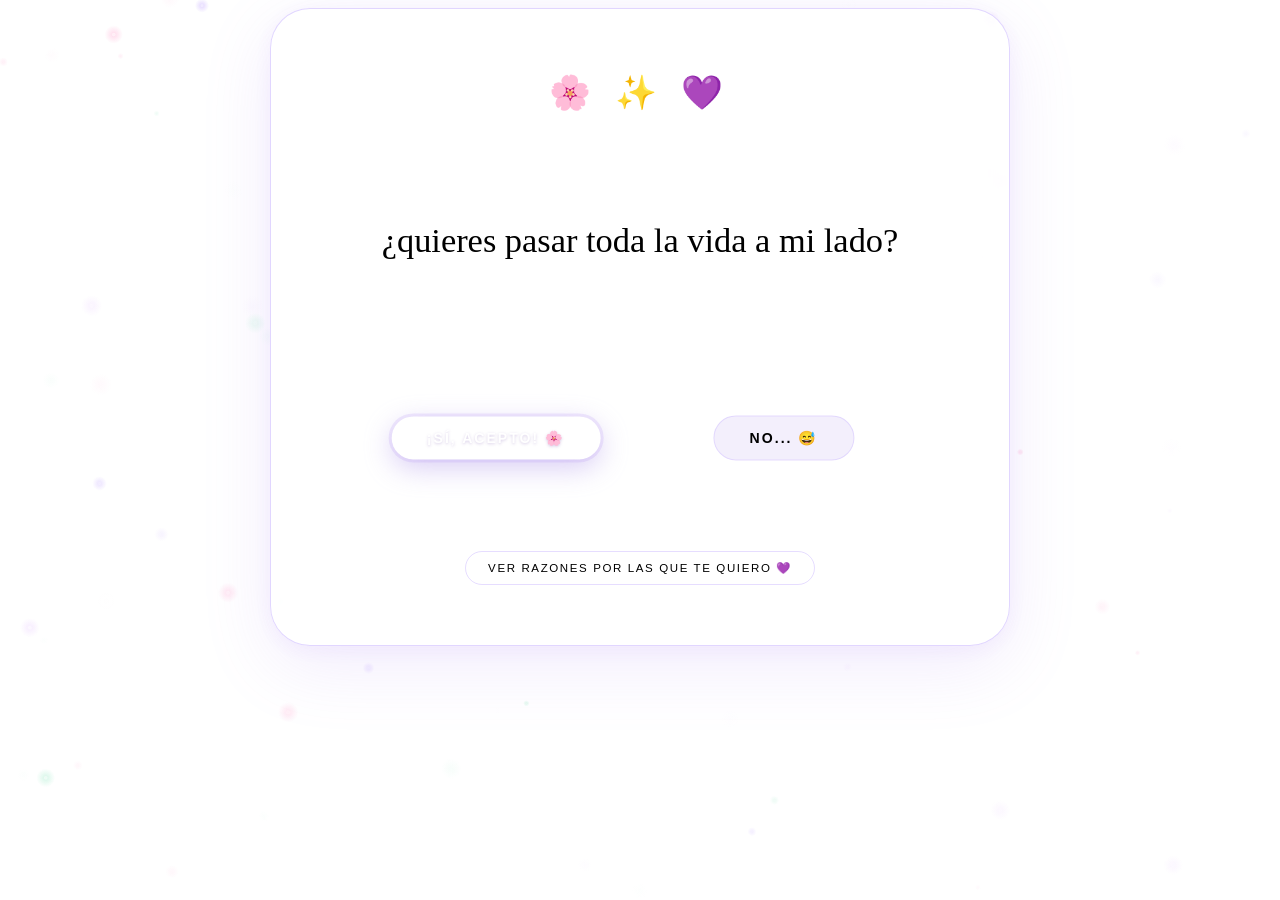
==== commit c3632399: "s" ====
--- a/index.html
+++ b/index.html
@@ -4,39 +4,12 @@
     <meta charset="UTF-8">
     <meta name="viewport" content="width=device-width, initial-scale=1.0">
     <title>Para mi Alejandra 🌸</title>
-    <link href="https://fonts.googleapis.com/css2?family=Cormorant+Garamond:ital,wght@0,400;0,600;1,400;1,600&family=Nunito:wght@300;400;500;600&display=swap" rel="stylesheet">
+    <link rel="stylesheet" href="css/shared.css">
     <style>
-        :root {
-            --lila-1:   #f5f0ff;   /* fondo más claro */
-            --lila-2:   #ede5ff;
-            --lila-3:   #ddd0ff;
-            --lila-4:   #c9b8f5;   /* lila medio */
-            --lila-5:   #a98fe8;   /* acento fuerte */
-            --lila-6:   #7c5cbf;   /* texto / botón */
-            --pink-1:   #fff0f6;
-            --pink-2:   #ffd6ea;
-            --pink-3:   #ffb3d6;
-            --mint-1:   #edfaf4;
-            --mint-2:   #c5f0dd;
-            --text-dark: #3a2b5f;
-            --text-mid:  #7b6ea0;
-            --text-soft: #b4a8cc;
-            --white:     #ffffff;
-        }
-
-        * { margin: 0; padding: 0; box-sizing: border-box; }
-
         body {
-            min-height: 100vh;
             display: flex;
             align-items: center;
             justify-content: center;
-            background:
-                radial-gradient(ellipse at 15% 20%, var(--pink-2) 0%, transparent 55%),
-                radial-gradient(ellipse at 85% 75%, var(--mint-2) 0%, transparent 50%),
-                radial-gradient(ellipse at 55% 50%, var(--lila-3) 0%, var(--lila-1) 100%);
-            background-color: var(--lila-1);
-            font-family: 'Nunito', sans-serif;
             overflow: hidden;
             position: relative;
             -webkit-tap-highlight-color: transparent;
@@ -386,6 +359,22 @@
         <button class="btn btn-no"  id="btnNo">No... 😅</button>
         <p class="attempts-msg" id="attemptsMsg"></p>
     </div>
+
+    <div style="text-align:center; margin-top: 20px;">
+      <a href="razones.html" style="
+        display: inline-block;
+        background: transparent;
+        color: var(--text-soft);
+        font-family: 'Nunito', sans-serif;
+        font-size: 0.72rem;
+        letter-spacing: 0.14em;
+        text-transform: uppercase;
+        text-decoration: none;
+        padding: 9px 22px;
+        border-radius: 99px;
+        border: 1px solid rgba(200, 180, 255, 0.45);
+      ">Ver razones por las que te quiero 💜</a>
+    </div>
 </div>
 
 <div class="overlay" id="overlay">
@@ -536,5 +525,6 @@
     btnYes.addEventListener('touchstart', e => { e.preventDefault(); showSuccess(); });
 })();
 </script>
+
 </body>
 </html>
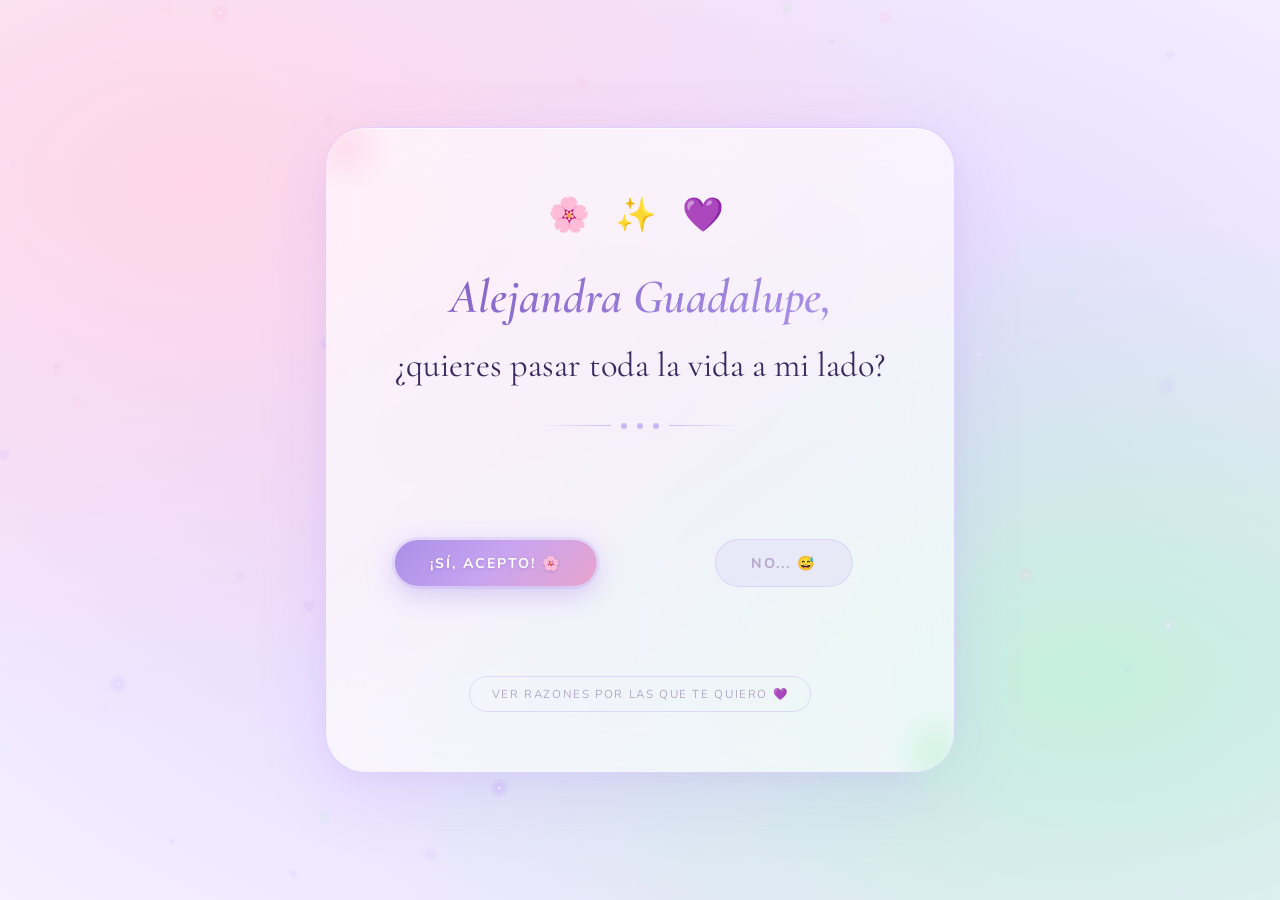
==== commit cb824e62: "Agregar imagenes y crear archivos" ====
--- a/index.html
+++ b/index.html
@@ -527,4 +527,4 @@
 </script>
 
 </body>
-</html>
+</html>
--- a/css/shared.css
+++ b/css/shared.css
@@ -0,0 +1,77 @@
+@import url('https://fonts.googleapis.com/css2?family=Cormorant+Garamond:ital,wght@0,400;0,600;1,400;1,600&family=Lato:wght@300;400&family=Nunito:wght@300;400;500;600&display=swap');
+
+*, *::before, *::after { box-sizing: border-box; margin: 0; padding: 0; }
+
+:root {
+    --lila-1:    #f5f0ff;
+    --lila-2:    #ede5ff;
+    --lila-3:    #ddd0ff;
+    --lila-4:    #c9b8f5;
+    --lila-5:    #a98fe8;
+    --lila-6:    #7c5cbf;
+    --pink-1:    #fff0f6;
+    --pink-2:    #ffd6ea;
+    --pink-3:    #ffb3d6;
+    --mint-1:    #edfaf4;
+    --mint-2:    #c5f0dd;
+    --text-dark: #3a2b5f;
+    --text-mid:  #7b6ea0;
+    --text-soft: #b4a8cc;
+    --white:     #ffffff;
+}
+
+body {
+    min-height: 100vh;
+    overflow-x: hidden;
+    font-family: 'Nunito', sans-serif;
+    background:
+        radial-gradient(ellipse at 15% 20%, var(--pink-2) 0%, transparent 55%),
+        radial-gradient(ellipse at 85% 75%, var(--mint-2) 0%, transparent 50%),
+        radial-gradient(ellipse at 55% 50%, var(--lila-3) 0%, var(--lila-1) 100%);
+    background-color: var(--lila-1);
+}
+
+.back-link {
+    position: fixed;
+    top: 18px;
+    left: 20px;
+    z-index: 100;
+    font-family: 'Lato', sans-serif;
+    font-size: 0.8rem;
+    letter-spacing: 0.12em;
+    text-transform: uppercase;
+    color: var(--text-mid);
+    text-decoration: none;
+    display: flex;
+    align-items: center;
+    gap: 6px;
+    transition: color 0.2s;
+}
+.back-link:hover { color: var(--text-dark); }
+
+.petal {
+    position: fixed;
+    font-size: 1.2rem;
+    opacity: 0;
+    animation: fall linear infinite;
+    pointer-events: none;
+    z-index: 0;
+}
+@keyframes fall {
+    0%   { transform: translateY(-40px) rotate(0deg);   opacity: 0.7; }
+    100% { transform: translateY(110vh) rotate(360deg); opacity: 0; }
+}
+
+.firework {
+    position: fixed;
+    width: 6px;
+    height: 6px;
+    border-radius: 50%;
+    pointer-events: none;
+    z-index: 999;
+    animation: burst 0.8s ease-out forwards;
+}
+@keyframes burst {
+    0%   { transform: translate(0,0) scale(1); opacity: 1; }
+    100% { transform: translate(var(--tx), var(--ty)) scale(0); opacity: 0; }
+}
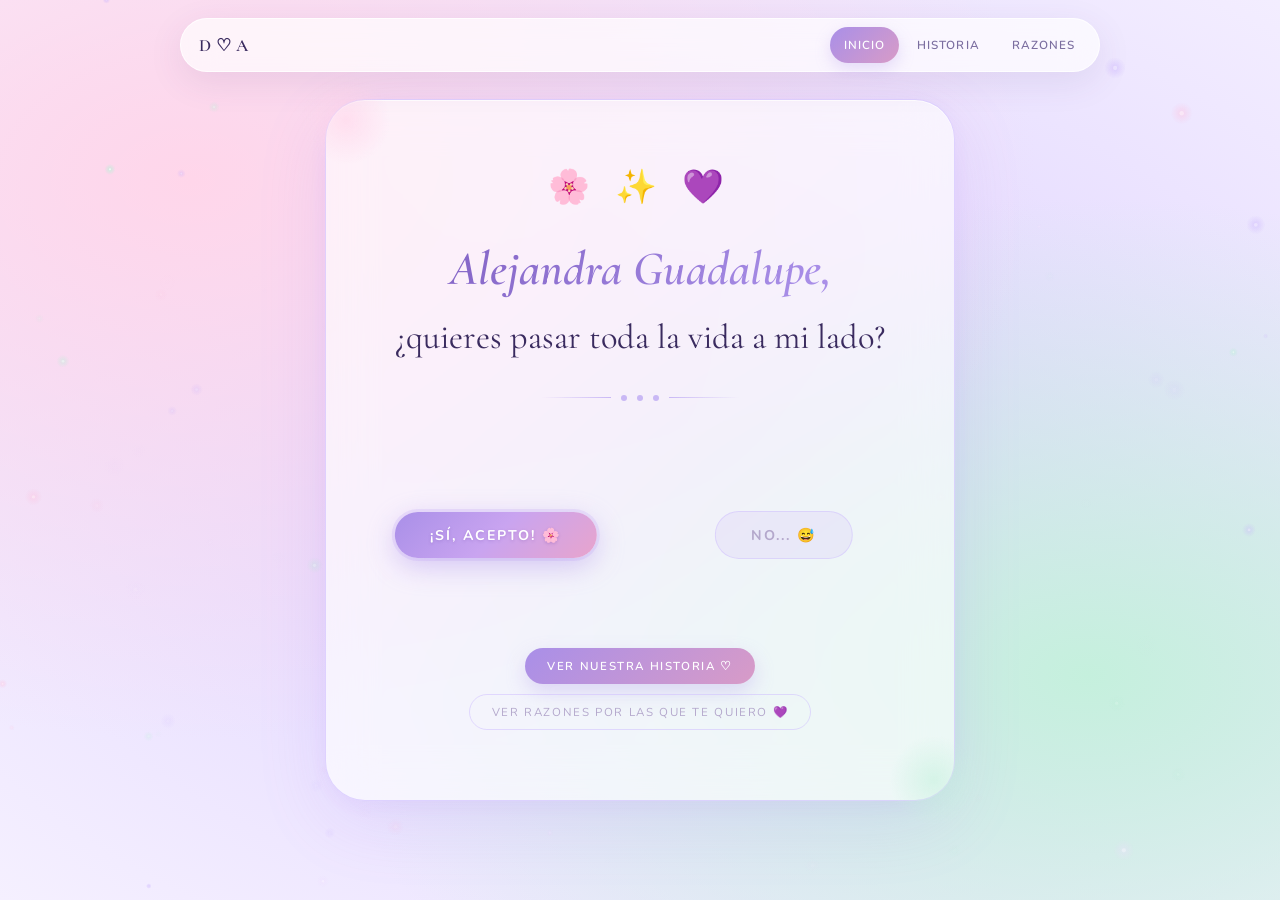
==== commit 2e411433: "Agregar múltiples imágenes y crear archivos HTML con estilos para la propuesta a Alejandra" ====
--- a/index.html
+++ b/index.html
@@ -337,6 +337,15 @@
 </head>
 <body>
 
+<nav class="site-nav" aria-label="Navegación principal">
+    <span class="site-nav__brand">D <span aria-hidden="true">♡</span> A</span>
+    <div class="site-nav__links">
+        <a href="index.html" aria-current="page">Inicio</a>
+        <a href="nuestra-historia.html">Historia</a>
+        <a href="razones.html">Razones</a>
+    </div>
+</nav>
+
 <canvas id="sparkCanvas"></canvas>
 <div class="bg-elements" id="bgElements"></div>
 
@@ -361,6 +370,21 @@
     </div>
 
     <div style="text-align:center; margin-top: 20px;">
+      <a href="nuestra-historia.html" style="
+        display: inline-block;
+        background: linear-gradient(135deg, var(--lila-5), #d89bc7);
+        color: white;
+        font-family: 'Nunito', sans-serif;
+        font-size: 0.72rem;
+        font-weight: 600;
+        letter-spacing: 0.14em;
+        text-transform: uppercase;
+        text-decoration: none;
+        padding: 10px 22px;
+        border-radius: 99px;
+        margin: 0 4px 10px;
+        box-shadow: 0 8px 20px rgba(169, 143, 232, 0.3);
+      ">Ver nuestra historia ♡</a>
       <a href="razones.html" style="
         display: inline-block;
         background: transparent;
@@ -371,6 +395,7 @@
         text-transform: uppercase;
         text-decoration: none;
         padding: 9px 22px;
+        margin: 0 4px 10px;
         border-radius: 99px;
         border: 1px solid rgba(200, 180, 255, 0.45);
       ">Ver razones por las que te quiero 💜</a>
@@ -527,4 +552,4 @@
 </script>
 
 </body>
-</html>+</html>
--- a/css/shared.css
+++ b/css/shared.css
@@ -29,6 +29,89 @@
         radial-gradient(ellipse at 85% 75%, var(--mint-2) 0%, transparent 50%),
         radial-gradient(ellipse at 55% 50%, var(--lila-3) 0%, var(--lila-1) 100%);
     background-color: var(--lila-1);
+}
+
+/* Navegación global */
+.site-nav {
+    position: fixed;
+    top: 18px;
+    left: 50%;
+    z-index: 800;
+    width: min(92%, 920px);
+    min-height: 54px;
+    padding: 8px 10px 8px 18px;
+    display: flex;
+    align-items: center;
+    justify-content: space-between;
+    gap: 14px;
+    transform: translateX(-50%);
+    border: 1px solid rgba(255, 255, 255, 0.8);
+    border-radius: 99px;
+    background: rgba(255, 255, 255, 0.68);
+    box-shadow: 0 10px 35px rgba(87, 58, 128, 0.1);
+    backdrop-filter: blur(18px);
+    -webkit-backdrop-filter: blur(18px);
+}
+
+.site-nav__brand {
+    font-family: 'Cormorant Garamond', serif;
+    font-size: 1.08rem;
+    font-weight: 600;
+    letter-spacing: 0.03em;
+    color: var(--text-dark);
+    white-space: nowrap;
+}
+
+.site-nav__links {
+    display: flex;
+    align-items: center;
+    gap: 4px;
+}
+
+.site-nav a {
+    color: var(--text-mid);
+    text-decoration: none;
+    font-size: 0.73rem;
+    font-weight: 600;
+    letter-spacing: 0.09em;
+    text-transform: uppercase;
+    padding: 10px 14px;
+    border-radius: 99px;
+    transition: color 0.2s ease, background 0.2s ease, box-shadow 0.2s ease;
+}
+
+.site-nav a:hover,
+.site-nav a:focus-visible {
+    color: var(--lila-6);
+    background: var(--lila-2);
+    outline: none;
+}
+
+.site-nav a[aria-current="page"] {
+    color: #fff;
+    background: linear-gradient(135deg, var(--lila-5), #d89bc7);
+    box-shadow: 0 6px 16px rgba(169, 143, 232, 0.28);
+    cursor: default;
+}
+
+@media (max-width: 600px) {
+    .site-nav {
+        top: 10px;
+        width: calc(100% - 20px);
+        min-height: 50px;
+        padding: 6px 7px 6px 13px;
+        gap: 7px;
+    }
+
+    .site-nav__brand { font-size: 0.95rem; }
+    .site-nav__links { gap: 1px; }
+    .site-nav a { padding: 9px 9px; font-size: 0.62rem; letter-spacing: 0.055em; }
+}
+
+@media (max-width: 370px) {
+    .site-nav { padding-left: 10px; }
+    .site-nav__brand { font-size: 0.85rem; }
+    .site-nav a { padding-inline: 7px; font-size: 0.58rem; }
 }
 
 .back-link {
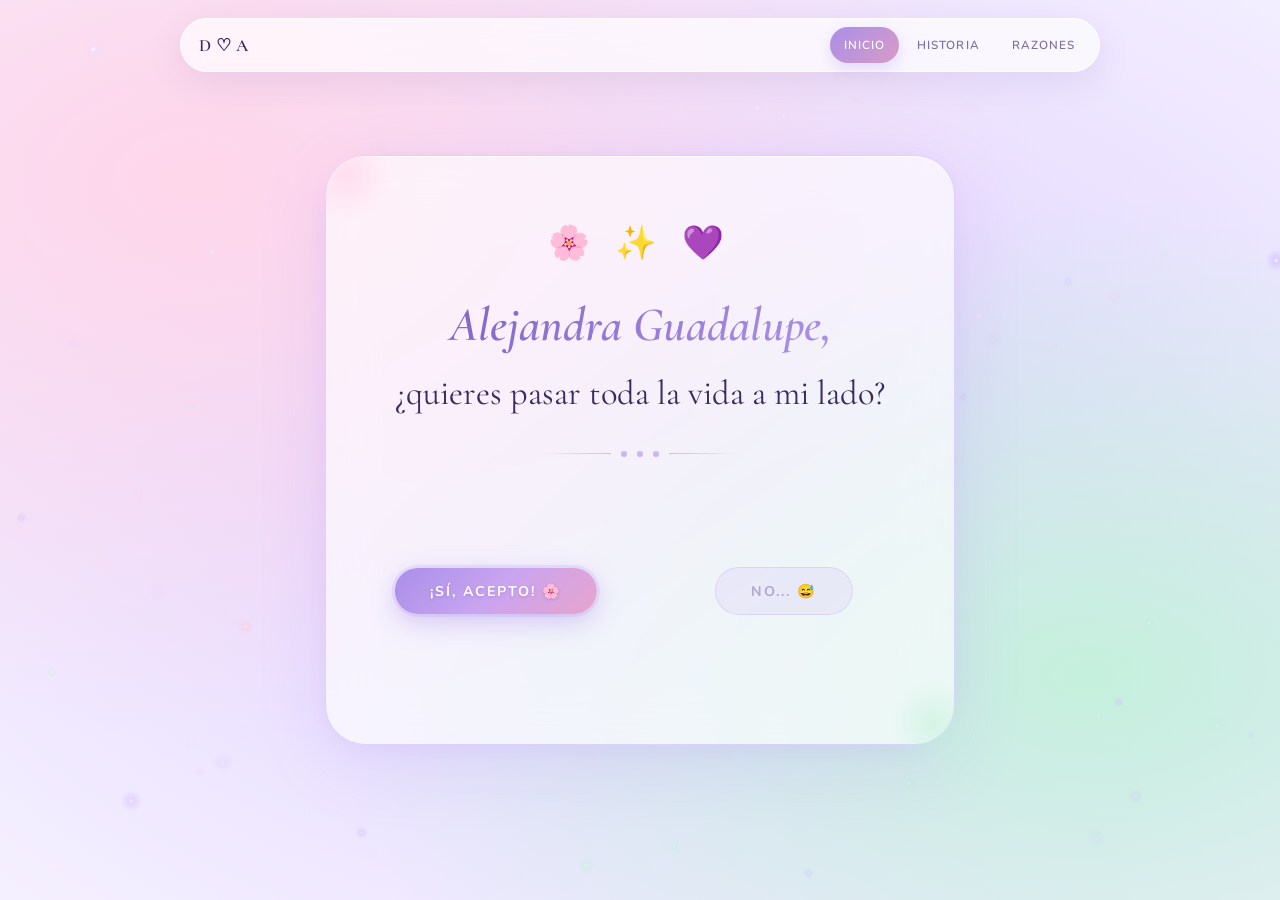
==== commit 86c9df83: "Refactor code structure for improved readability and maintainability" ====
--- a/index.html
+++ b/index.html
@@ -369,37 +369,6 @@
         <p class="attempts-msg" id="attemptsMsg"></p>
     </div>
 
-    <div style="text-align:center; margin-top: 20px;">
-      <a href="nuestra-historia.html" style="
-        display: inline-block;
-        background: linear-gradient(135deg, var(--lila-5), #d89bc7);
-        color: white;
-        font-family: 'Nunito', sans-serif;
-        font-size: 0.72rem;
-        font-weight: 600;
-        letter-spacing: 0.14em;
-        text-transform: uppercase;
-        text-decoration: none;
-        padding: 10px 22px;
-        border-radius: 99px;
-        margin: 0 4px 10px;
-        box-shadow: 0 8px 20px rgba(169, 143, 232, 0.3);
-      ">Ver nuestra historia ♡</a>
-      <a href="razones.html" style="
-        display: inline-block;
-        background: transparent;
-        color: var(--text-soft);
-        font-family: 'Nunito', sans-serif;
-        font-size: 0.72rem;
-        letter-spacing: 0.14em;
-        text-transform: uppercase;
-        text-decoration: none;
-        padding: 9px 22px;
-        margin: 0 4px 10px;
-        border-radius: 99px;
-        border: 1px solid rgba(200, 180, 255, 0.45);
-      ">Ver razones por las que te quiero 💜</a>
-    </div>
 </div>
 
 <div class="overlay" id="overlay">
